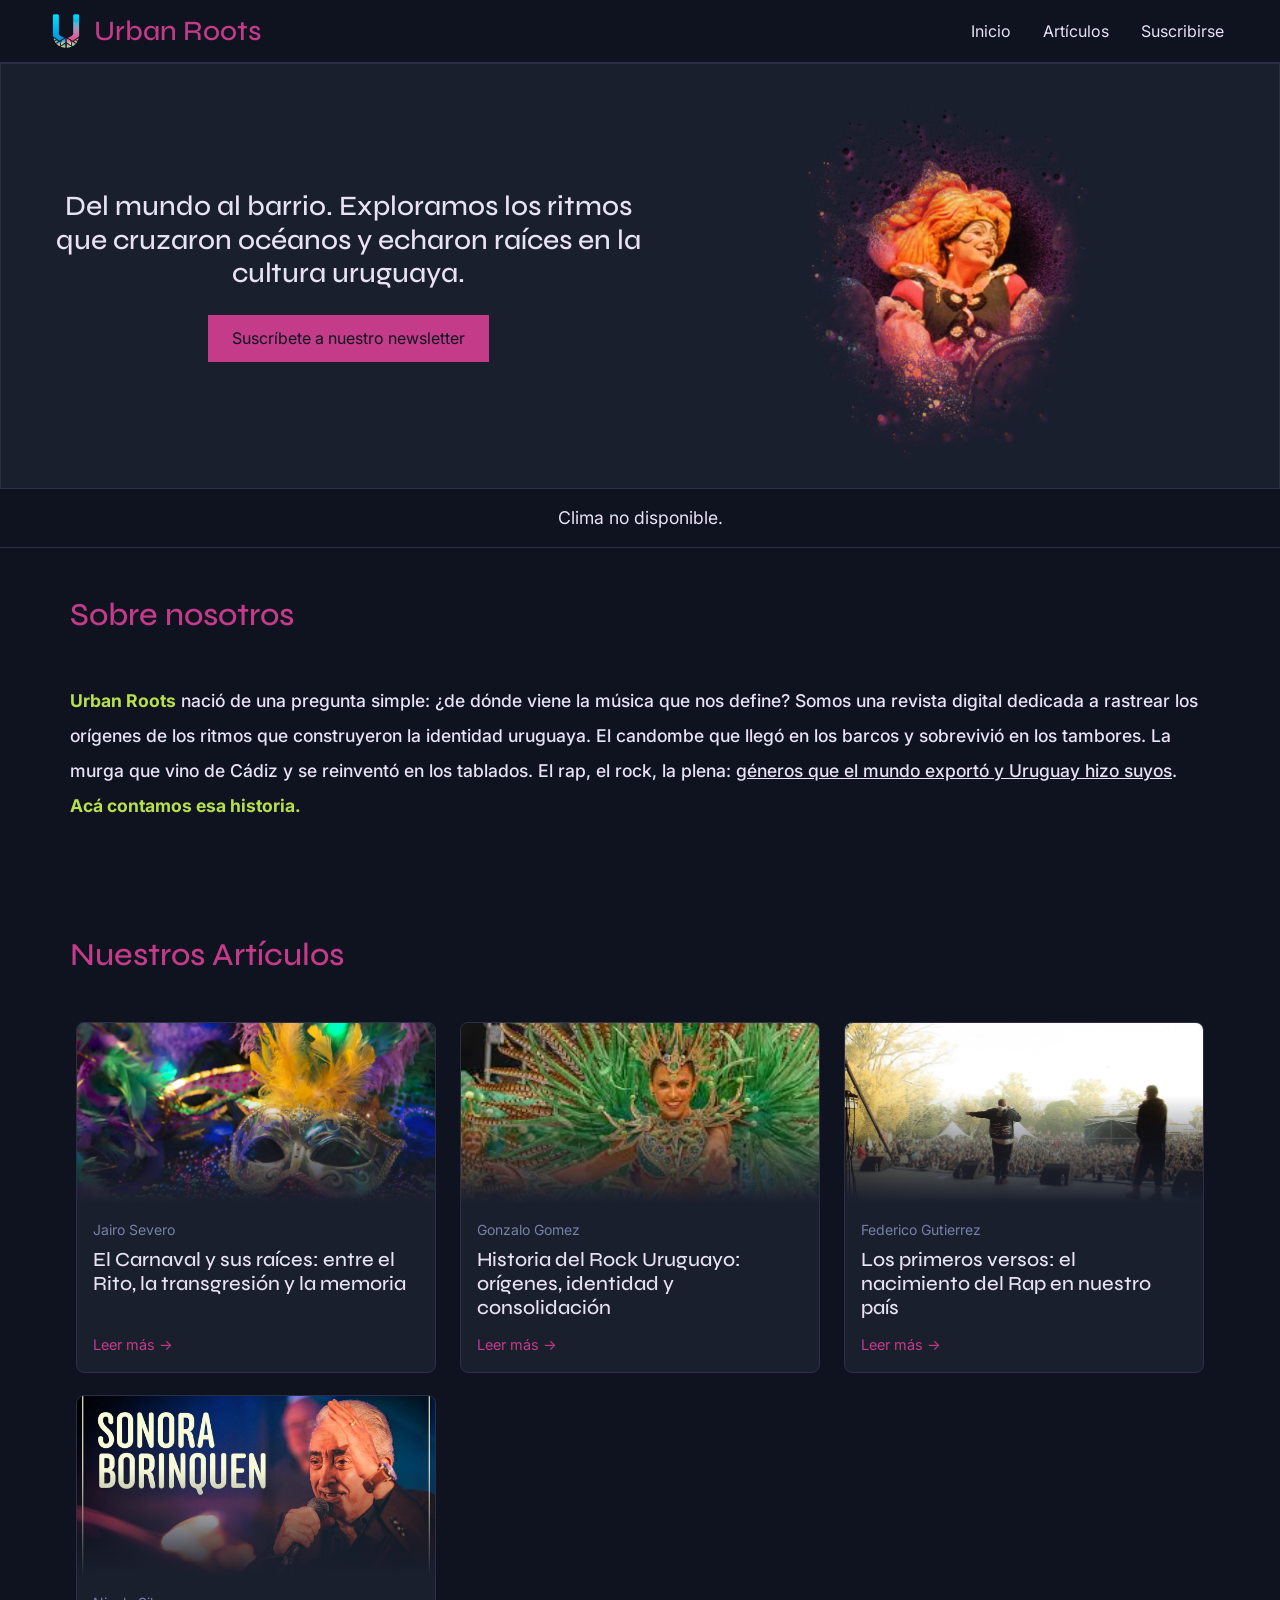
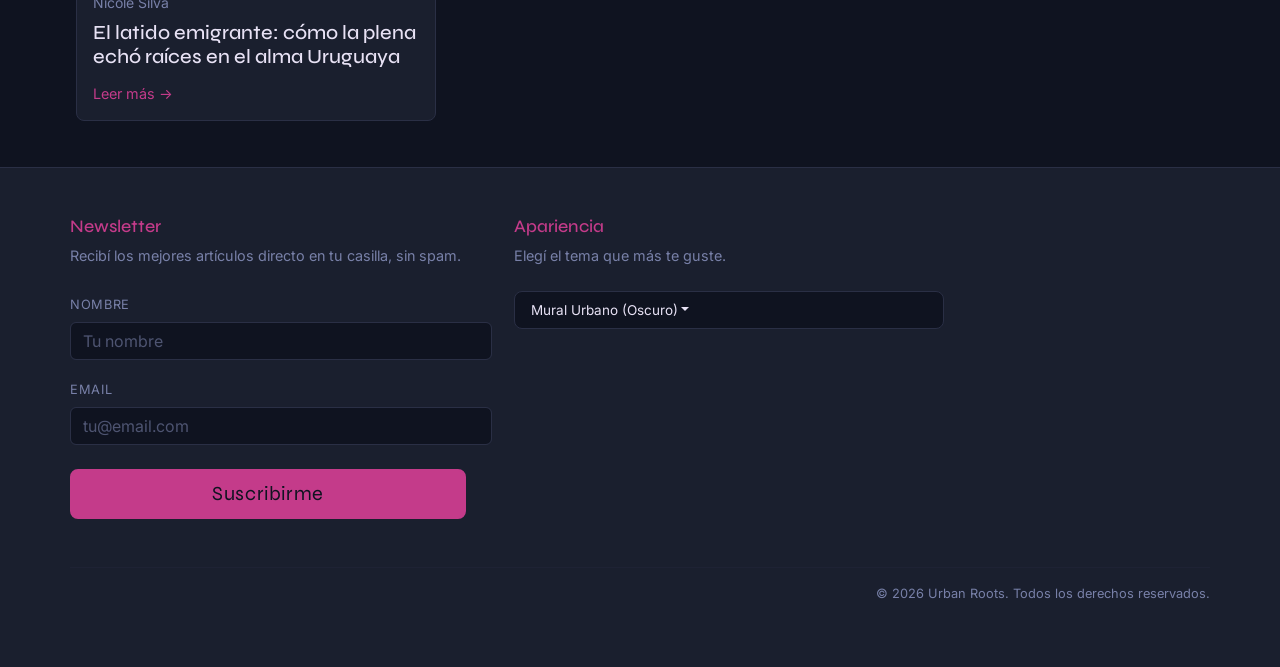
==== index.html @ bfc49a1c "Título del artículo 2" ====
<!doctype html>
<html lang="en">
  <head>
    <meta charset="UTF-8" />
    <meta name="viewport" content="width=device-width, initial-scale=1.0" />

    <link href="https://cdn.jsdelivr.net/npm/bootstrap@5.3.8/dist/css/bootstrap.min.css" rel="stylesheet" integrity="sha384-sRIl4kxILFvY47J16cr9ZwB07vP4J8+LH7qKQnuqkuIAvNWLzeN8tE5YBujZqJLB" crossorigin="anonymous" />

    <link rel="stylesheet" href="css/global.css" />
    <link rel="stylesheet" href="css/index.css" />

    <script src="./js/global.js"></script>
    <script src="./js/index.js"></script>

    <title>Raíces urbanas</title>
  </head>
  <body>
    <!-- Div vacío para enviar al inicio de la página-->
    <div id="inicio"></div>
    <!-- Header -->
    <header>
      <nav class="navbar navbar-expand-md px-5">
        <!-- Logo + Texto -->
        <div class="navbar-brand logo">
          <img src="img/logo.png" alt="Logo" />
          <h3>Urban Roots</h3>
        </div>

        <!-- Hamburguesa (tablet/mobile) -->
        <button class="navbar-toggler" type="button" data-bs-toggle="collapse" data-bs-target="#menu" aria-controls="menu" aria-expanded="false" aria-label="Abrir menú">
          <span class="navbar-toggler-icon"></span>
        </button>

        <!-- Menú -->
        <div class="collapse navbar-collapse" id="menu">
          <ul class="navbar-nav ms-auto gap-3">
            <li class="nav-item">
              <a class="nav-link" href="#inicio">Inicio</a>
            </li>
            <li class="nav-item">
              <a class="nav-link" href="#articulos">Artículos</a>
            </li>
            <li class="nav-item">
              <a class="nav-link" href="#sub-form">Suscribirse</a>
            </li>
          </ul>
        </div>
      </nav>
    </header>

    <!-- Hero section-->
    <section class="hero">
      <div class="container-fluid">
        <div class="row g-0 mx-0 align-items-center">
          <!-- Texto + Botón -->
          <div class="hero-text col-12 col-md-6">
            <h3>Del mundo al barrio. Exploramos los ritmos que cruzaron océanos y echaron raíces en la cultura uruguaya.</h3>
            <a href="#sub-form">Suscríbete a nuestro newsletter</a>
          </div>
          <!-- Carrusel -->
          <div class="col-12 col-md-6">
            <div class="img-shadow">
              <div class="img-mask">
                <img id="heroImg" src="./img/carrousel-0.png" alt="Carnaval, Graffiti, Cultura" />
              </div>
            </div>
          </div>
        </div>
      </div>
    </section>

    <!-- Clima -->
    <section class="clima py-3">
      <div class="container">
        <div id="clima" class="text-center">
          <p class="mb-0">Cargando clima...</p>
        </div>
      </div>
    </section>

    <!-- Sobre nosotros -->
    <section class="py-5">
      <div class="container">
        <h2 class="title text-left mb-5">Sobre nosotros</h2>
        <p class="fw-medium lh-lg">
          <strong>Urban Roots</strong> nació de una pregunta simple: ¿de dónde viene la música que nos define? Somos una revista digital dedicada a rastrear los orígenes de los ritmos que construyeron la identidad uruguaya. El candombe que llegó en los barcos y sobrevivió en los tambores. La murga
          que vino de Cádiz y se reinventó en los tablados. El rap, el rock, la plena: <u>géneros que el mundo exportó y Uruguay hizo suyos</u>.
          <strong>Acá contamos esa historia.</strong>
        </p>
      </div>
    </section>

    <!-- Nuestros artículos -->
    <section class="articulos py-5" id="articulos">
      <div class="container">
        <h2 class="title text-left mb-5">Nuestros Artículos</h2>
      </div>
      <div class="articulos-grid">
        <!-- Artículo 1 -->
        <div class="card">
          <div class="card-img-wrapper">
            <img src="img/articulo-1.png" alt="Artículo 1" />
          </div>
          <div class="card-body">
            <small>Jairo Severo</small>
            <h5 class="card-title">El Carnaval y sus raíces: entre el Rito, la transgresión y la memoria</h5>
            <a href="articulo.html?id=1" class="card-link">Leer más →</a>
          </div>
        </div>
        <!-- Artículo 2 -->
        <div class="card">
          <div class="card-img-wrapper">
            <img src="img/articulo-2.png" alt="Artículo 2" />
          </div>
          <div class="card-body">
            <small>Gonzalo Gomez</small>
            <h5 class="card-title">Historia del Rock Uruguayo: orígenes, identidad y consolidación</h5>
            <a href="articulo.html?id=2" class="card-link">Leer más →</a>
          </div>
        </div>
        <!-- Artículo 3 -->
        <div class="card">
          <div class="card-img-wrapper">
            <img src="img/articulo-3.png" alt="Artículo 3" />
          </div>
          <div class="card-body">
            <small>Federico Gutierrez</small>
            <h5 class="card-title">Los primeros versos: el nacimiento del Rap en nuestro país</h5>
            <a href="articulo.html?id=3" class="card-link">Leer más →</a>
          </div>
        </div>
        <!-- Artículo 4 -->
        <div class="card">
          <div class="card-img-wrapper">
            <img src="img/articulo-4.png" alt="Artículo 4" />
          </div>
          <div class="card-body">
            <small>Nicole Silva</small>
            <h5 class="card-title">El latido emigrante: cómo la plena echó raíces en el alma Uruguaya</h5>
            <a href="articulo.html?id=4" class="card-link">Leer más →</a>
          </div>
        </div>
      </div>
    </section>

    <!-- Footer -->
    <footer class="py-5">
      <div class="container">
        <div class="row g-5">
          <!-- Columna 1: Newsletter -->
          <div class="col-12 col-md-4" id="sub-form">
            <h2 class="title footer-col-title mb-2">Newsletter</h2>
            <p class="footer-muted mb-4">Recibí los mejores artículos directo en tu casilla, sin spam.</p>
            <div id="alertaNewsletter" class="mb-3"></div>
            <form id="formNewsletter" novalidate>
              <div class="mb-3">
                <label for="subNombre" class="form-label">Nombre</label>
                <input type="text" id="subNombre" name="subNombre" class="form-control" placeholder="Tu nombre" />
              </div>
              <div class="mb-4">
                <label for="subEmail" class="form-label">Email</label>
                <input type="email" id="subEmail" name="subEmail" class="form-control" placeholder="tu@email.com" />
              </div>
              <div class="d-grid">
                <button type="submit" class="btn btn-lg" id="btnSuscribir">Suscribirme</button>
              </div>
            </form>
          </div>
          <!-- Columna 2: Selector de tema -->
          <div class="col-12 col-md-4">
            <h2 class="title footer-col-title mb-2">Apariencia</h2>
            <p class="footer-muted mb-4">Elegí el tema que más te guste.</p>
            <div class="dropdown">
              <button class="btn btn-lg w-100 dropdown-toggle" id="dropdownTema" data-bs-toggle="dropdown" aria-expanded="false">Tema actual</button>
              <ul class="dropdown-menu w-100" aria-labelledby="dropdownTema">
                <li><h6 class="dropdown-header">Mural Urbano</h6></li>
                <li>
                  <a class="dropdown-item" href="#" data-tema="mural-dark">Oscuro</a>
                </li>
                <li>
                  <a class="dropdown-item" href="#" data-tema="mural-light">Claro</a>
                </li>
                <li><hr class="dropdown-divider" /></li>
                <li><h6 class="dropdown-header">Crepúsculo Rioplatense</h6></li>
                <li>
                  <a class="dropdown-item" href="#" data-tema="crepusculo-dark">Oscuro</a>
                </li>
                <li>
                  <a class="dropdown-item" href="#" data-tema="crepusculo-light">Claro</a>
                </li>
              </ul>
            </div>
          </div>
        </div>
        <hr class="footer-divider mt-5" />
        <p class="footer-copyright mt-3">© 2026 Urban Roots. Todos los derechos reservados.</p>
      </div>
    </footer>
  </body>

  <script src="https://cdn.jsdelivr.net/npm/bootstrap@5.3.8/dist/js/bootstrap.bundle.min.js"></script>
</html>
---- css/global.css ----
/* Importar fuentes del proyecto */
@import url("https://fonts.googleapis.com/css2?family=Inter:ital,opsz,wght@0,14..32,100..900;1,14..32,100..900&display=swap");
@import url("https://fonts.googleapis.com/css2?family=Inter:ital,opsz,wght@0,14..32,100..900;1,14..32,100..900&family=Syne:wght@400..800&display=swap");
@import url("https://fonts.googleapis.com/css2?family=Inter:ital,opsz,wght@0,14..32,100..900;1,14..32,100..900&family=Playfair+Display:ital,wght@0,400..900;1,400..900&family=Syne:wght@400..800&display=swap");

/* Quitar márgenes, padding y tamaños por defecto */
* {
  margin: 0;
  padding: 0;
  box-sizing: content-box;
}

/* Definir skins */
body[data-theme="mural-dark"] {
  --bg: #0f1320;
  --surface: #1a1f2e;
  --border: #2a2f45;
  --accent1: #c43b8a;
  --accent2: #b8e04a;
  --text: #e8e2f5;
  --muted: #7880a8;
  --font-title: "Syne", sans-serif;
}

body[data-theme="mural-light"] {
  --bg: #f4f2fa;
  --surface: #eceaf5;
  --border: #d5d0ec;
  --accent1: #8e1a6a;
  --accent2: #5a8000;
  --text: #0f1320;
  --muted: #505880;
  --font-title: "Syne", sans-serif;
}

body[data-theme="crepusculo-dark"] {
  --bg: #1c2230;
  --surface: #2c3442;
  --border: #3c4860;
  --accent1: #5bbfde;
  --accent2: #d4a847;
  --text: #eef2f8;
  --muted: #7890b0;
  --font-title: "Playfair Display", serif;
}

body[data-theme="crepusculo-light"] {
  --bg: #eef2f8;
  --surface: #e0e8f4;
  --border: #c0cedc;
  --accent1: #1a7a9c;
  --accent2: #9a7210;
  --text: #1c2230;
  --muted: #4a6080;
  --font-title: "Playfair Display", serif;
}


/* Configuración base del body */
body {
  scroll-behavior: smooth;
  font-family: "Inter", sans-serif;
  background-color: var(--bg);
  color: var(--text);
}

/* Aplicar fuente y color a todos los títulos */
h1,
h2,
h3,
h4,
h5,
h6 {
  font-family: var(--font-title);
  color: var(--text);
}

.title {
  color: var(--accent1);
}

p {
  font-size: 1.1rem;
}

strong {
  color: var(--accent2);
}

/* Header */
header {
  user-select: none;
  background-color: var(--bg);
  border-bottom: 1px solid var(--border);
  position: sticky;
  top: 0;
  z-index: 1000;
}

.logo {
  display: flex;
  align-items: center;
  gap: 0.6rem;
  text-decoration: none;
}

.logo img {
  width: 36px;
  height: 36px;
  object-fit: contain;
}

.logo h3 {
  color: var(--accent1);
  margin: 0;
  line-height: 1;
}

.navbar-collapse {
  transition: all 0.3s ease-in-out;
}

.nav-link {
  color: var(--text);
  border-radius: 6px;
}

.nav-link:hover {
  color: var(--text);
  background: var(--accent1);
}

.nav-link:focus {
  color: var(--text);
}

.navbar-nav .nav-link:active {
  color: var(--accent2);
}

.navbar-toggler {
  border-color: rgba(255, 255, 255, 0.2);
}

.navbar-toggler:focus {
  box-shadow: none;
}

.navbar-toggler-icon {
  background-image: url("data:image/svg+xml,%3csvg xmlns='http://www.w3.org/2000/svg' viewBox='0 0 30 30'%3e%3cpath stroke='rgba(240,237,230,0.85)' stroke-width='2' stroke-linecap='round' d='M4 7h22M4 15h22M4 23h22'/%3e%3c/svg%3e");
}

@media (max-width: 767px) {
  .navbar-nav .nav-link {
    text-align: center;
  }

  .navbar-collapse {
    margin-top: 0.75rem;
    border-top: 1px solid var(--border);
    padding-top: 0.5rem;
  }

  .navbar-collapse.show {
    box-shadow: 0 -1px 0 var(--border);
    padding-top: 0.5rem;
    margin-top: 0.75rem;
  }
}

/* Footer */
footer {
  background-color: var(--surface);
  border-top: 1px solid var(--border);
}

.footer-col-title {
  font-size: 1.1rem;
}

.footer-muted {
  color: var(--muted);
  font-size: 0.9rem;
}

footer .form-label {
  color: var(--muted);
  font-size: 0.8rem;
  text-transform: uppercase;
  letter-spacing: 0.05em;
}

footer .form-control {
  background-color: var(--bg);
  border-color: var(--border);
  color: var(--text);
}

footer .form-control:focus {
  background-color: var(--bg);
  border-color: var(--accent1);
  color: var(--text);
  box-shadow: 0 0 0 3px color-mix(in srgb, var(--accent1) 20%, transparent);
}

footer .form-control::placeholder {
  color: var(--muted);
  opacity: 0.6;
}

footer #btnSuscribir {
  background-color: var(--accent1);
  color: var(--bg);
  border: 2px solid var(--accent1);
  font-family: var(--font-title);
  letter-spacing: 0.03em;
  transition: all 0.25s ease-out;
}

footer #btnSuscribir:hover {
  background-color: transparent;
  color: var(--accent1);
}

footer #dropdownTema {
  background-color: var(--bg);
  border: 1px solid var(--border);
  color: var(--text);
  text-align: left;
  transition: border-color 0.2s ease;
  white-space: nowrap;
  font-size: 1.5vh;
}

footer #dropdownTema:hover,
footer #dropdownTema:focus {
  border-color: var(--accent1);
  color: var(--text);
  background-color: var(--bg);
  box-shadow: none;
}

footer .dropdown-menu {
  background-color: var(--surface);
  border-color: var(--border);
  overflow: hidden;
}

footer .dropdown-item {
  color: var(--text);
}

footer .dropdown-item:hover,
footer .dropdown-item.active {
  background-color: var(--accent1);
  color: var(--bg);
}

footer .dropdown-header {
  color: var(--muted);
  font-size: 0.75rem;
  text-transform: uppercase;
  letter-spacing: 0.06em;
}

footer .dropdown-divider {
  border-color: var(--border);
}

#alertaNewsletter {
  display: none;
}

.footer-divider {
  border-color: var(--border);
}

.footer-copyright {
  color: var(--muted);
  font-size: 0.8rem;
  text-align: right;
}
---- css/index.css ----
/* Clima */
.clima {
  border-bottom: 1px solid var(--border);
}

/* Hero section */
.hero {
  min-height: 40vh;
  background-color: var(--surface);
  border: 1px solid var(--border);
  padding: 2rem;
}

.hero-text {
  text-align: center;
}

.hero h3 {
  margin-bottom: 1.5rem;
}

.hero a {
  display: inline-block;
  padding: 0.6rem 1.4rem;
  background-color: var(--accent1);
  color: var(--bg);
  text-decoration: none;
  border: 2px solid var(--accent1);
  transition: all 0.25s ease-out;
}

.hero a:hover {
  background-color: transparent;
  color: var(--accent1);
}

/* Máscara y sombra de imagen para el estilo grafiti del carrusel */
.img-shadow {
  filter: drop-shadow(3px 3px 2px var(--accent1));
  max-width: 40vh;
  margin: 0 auto;
}

.img-mask {
  width: 100%;
  aspect-ratio: 1 / 1;

  -webkit-mask-image: url("../img/graffiti.png");
  -webkit-mask-size: cover;
  -webkit-mask-repeat: no-repeat;
  mask-image: url("../img/graffiti.png");
  mask-size: cover;
  mask-repeat: no-repeat;
}

.img-mask img {
  display: block;
  width: 100%;
  height: 100%;
  object-fit: cover;
  transition: filter 0.7s ease-out;
}

/* Sobre nosotros */
.about h2 {
  font-weight: 700;
  color: var(--nb-hover);
  margin-bottom: 1rem;
}
.about-text {
  color: var(--nb-link);
  font-weight: 500;
  line-height: 1.7;
}

/* Nuestros artículos */
.articulos-grid {
  display: grid;
  grid-template-columns: repeat(auto-fit, 360px);
  justify-content: center;
  gap: 1.5rem;
  padding: 0 2rem;
  user-select: none;
}

.articulos .card,
.articulos-grid .card {
  background-color: var(--surface);
  border: 1px solid var(--border);
  border-radius: 8px;
  overflow: hidden;
  cursor: pointer;
  transition: box-shadow 0.3s ease;
  height: 100%;
}

.articulos-grid .card:hover {
  box-shadow: 0 4px 20px var(--accent1);
}

.articulos-grid .card-img-wrapper {
  position: relative;
}

.articulos-grid .card-img-wrapper img {
  display: block;
  width: 100%;
  height: 180px;
  object-fit: cover;
}

.articulos-grid .card-img-wrapper::after {
  content: "";
  position: absolute;
  bottom: 0;
  left: 0;
  width: 100%;
  height: 60%;
  background: linear-gradient(to bottom, transparent, var(--surface));
}

.articulos-grid .card-body {
  padding: 1rem;
  display: flex;
  flex-direction: column;
}

.articulos-grid .card-body small {
  color: var(--muted);
}

.articulos-grid .card-body h5 {
  color: var(--text);
  margin-top: 0.5rem;
  margin-bottom: 0.75rem;
}

.articulos-grid .card-link {
  display: flex;
  align-items: center;
  gap: 0.4rem;
  color: var(--accent1);
  text-decoration: none;
  font-size: 0.9rem;
  transition: gap 0.2s ease;
  margin-top: auto;
}

.articulos-grid .card-link:hover {
  gap: 0.7rem;
}
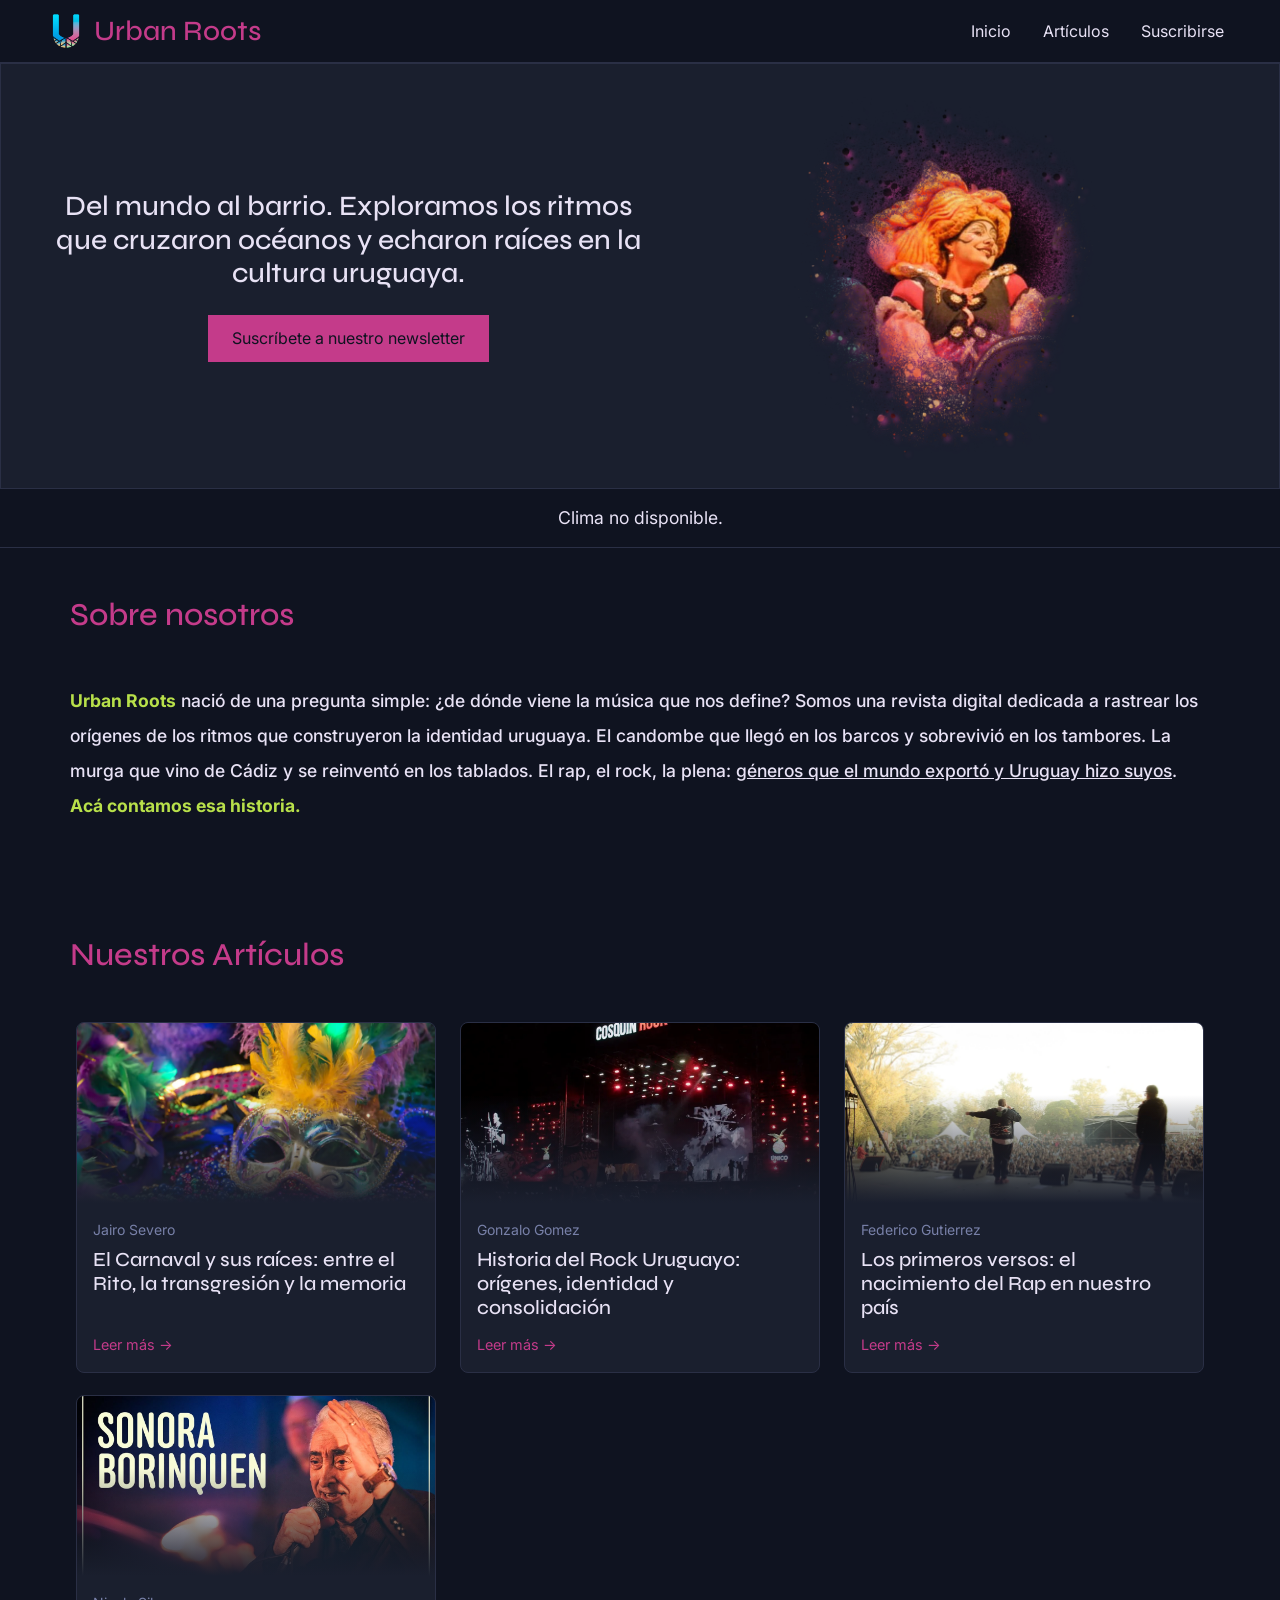
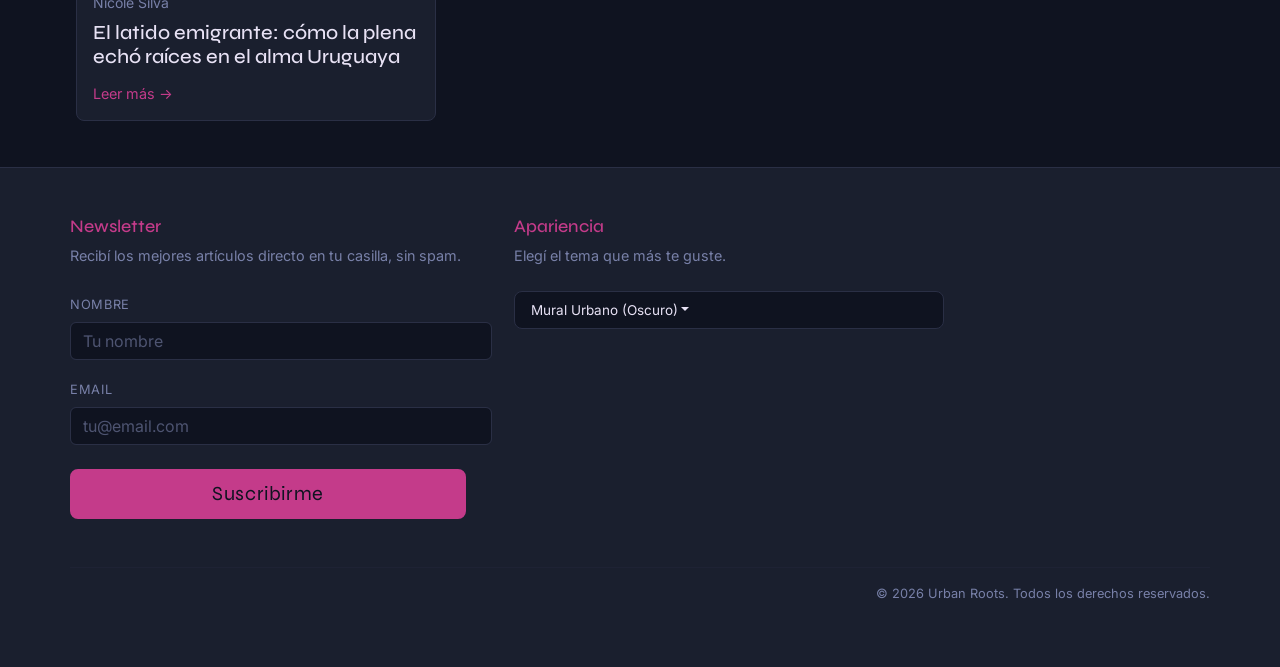
==== commit 233d3688: "Favicon y título de página" ====
--- a/index.html
+++ b/index.html
@@ -12,7 +12,9 @@
     <script src="./js/global.js"></script>
     <script src="./js/index.js"></script>
 
-    <title>Raíces urbanas</title>
+    <link rel="icon" type="image/png" sizes="32x32" href="img/favicon-32x32.png">
+    <link rel="icon" type="image/png" sizes="16x16" href="img/favicon-16x16.png">
+    <title>Urban Roots - Inicio</title>
   </head>
   <body>
     <!-- Div vacío para enviar al inicio de la página-->
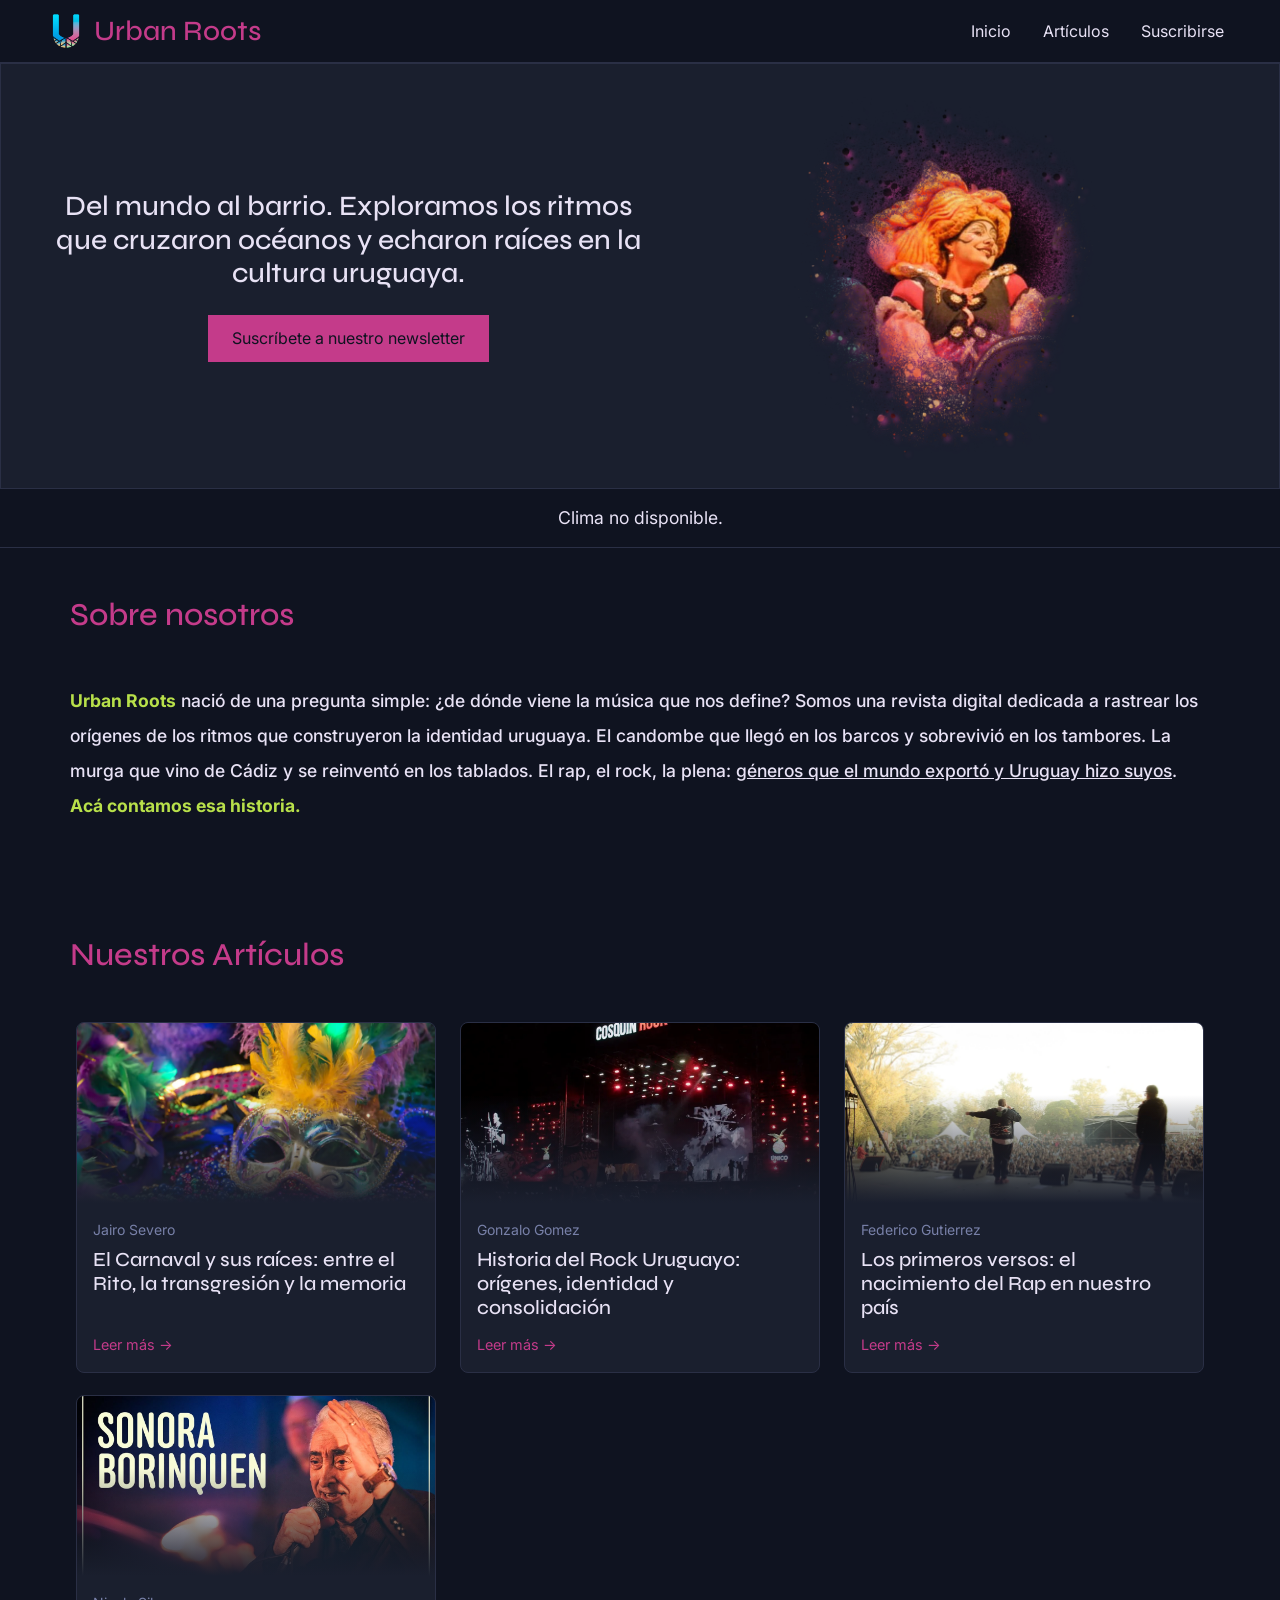
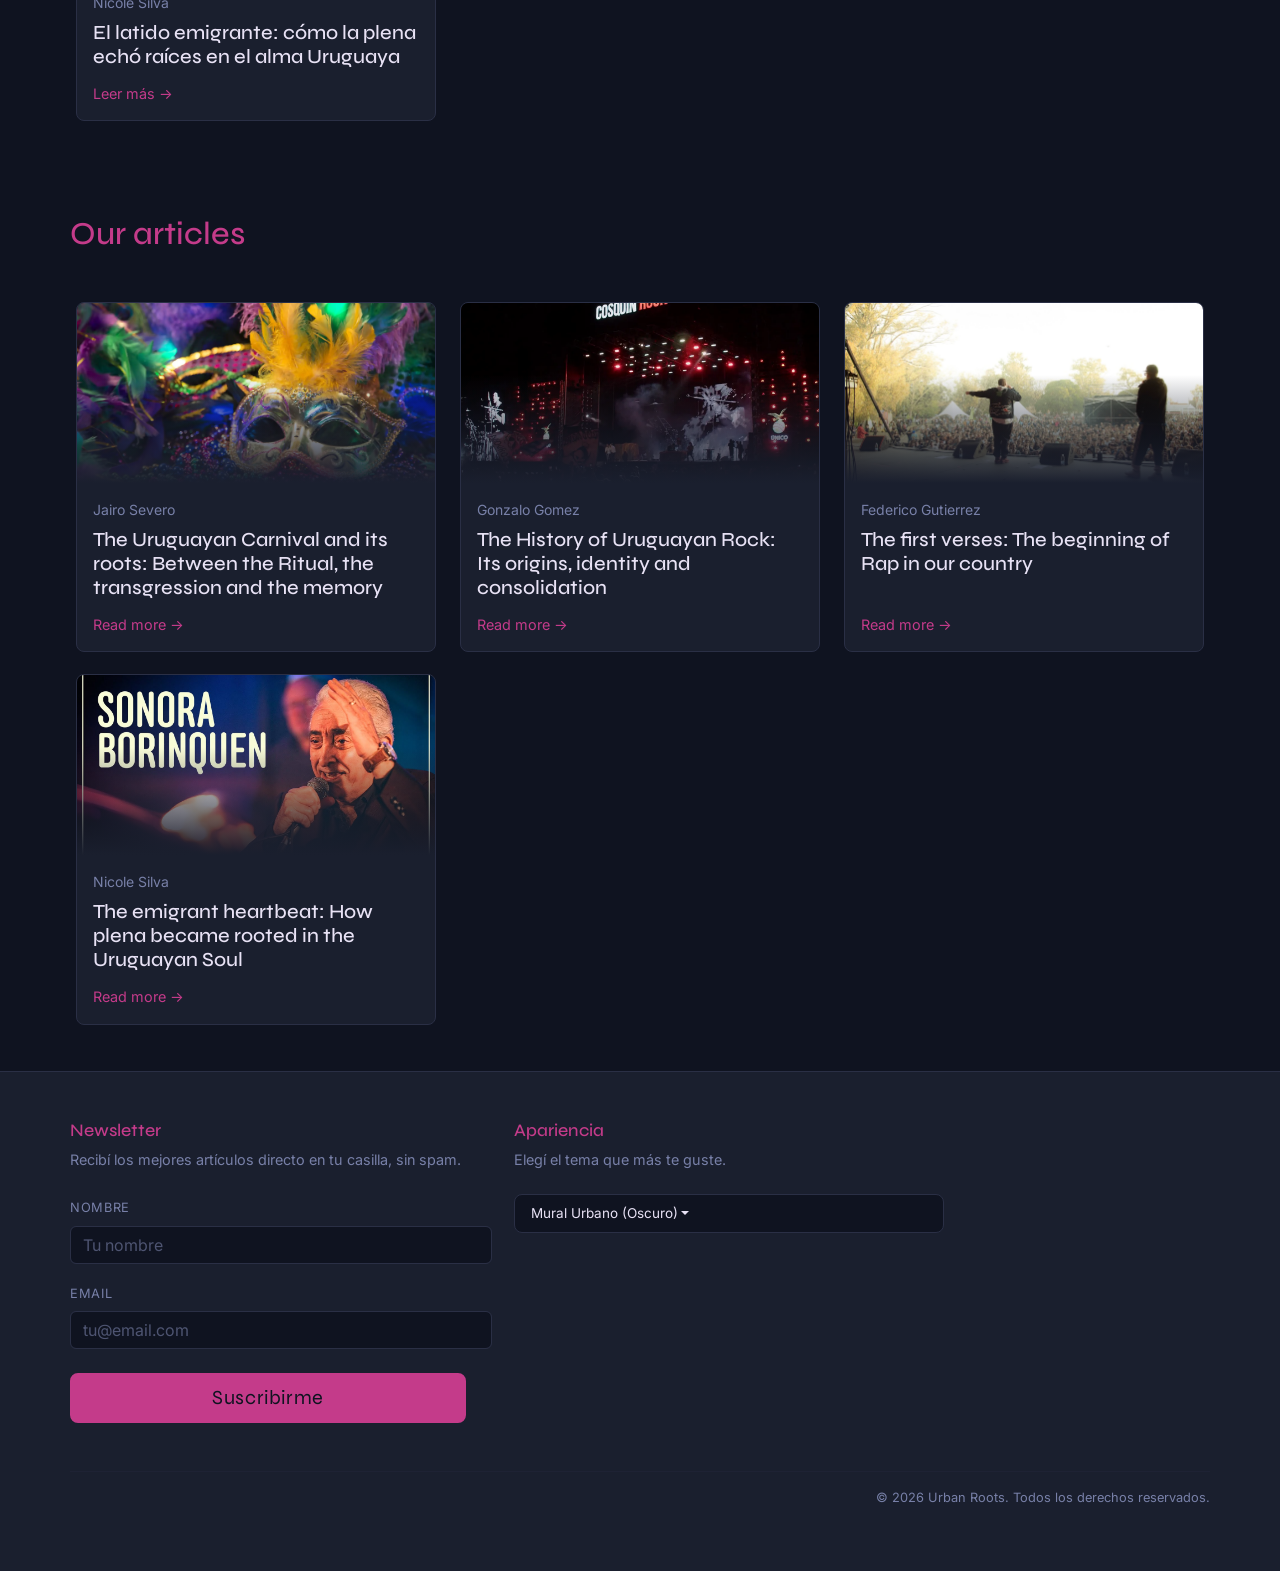
==== commit 1c42ffc0: "Bugfixes + Artículos en inglés" ====
--- a/index.html
+++ b/index.html
@@ -145,6 +145,59 @@
       </div>
     </section>
 
+    <!-- Nuestros artículos (en inglés) -->
+    <section class="articulos py-5" id="articulos">
+      <div class="container">
+        <h2 class="title text-left mb-5">Our articles</h2>
+      </div>
+      <div class="articulos-grid">
+        <!-- Artículo 1 -->
+        <div class="card">
+          <div class="card-img-wrapper">
+            <img src="img/articulo-1.png" alt="Artículo 1" />
+          </div>
+          <div class="card-body">
+            <small>Jairo Severo</small>
+            <h5 class="card-title">The Uruguayan Carnival and its roots: Between the Ritual, the transgression and the memory</h5>
+            <a href="article.html?id=1" class="card-link">Read more →</a>
+          </div>
+        </div>
+        <!-- Artículo 2 -->
+        <div class="card">
+          <div class="card-img-wrapper">
+            <img src="img/articulo-2.png" alt="Artículo 2" />
+          </div>
+          <div class="card-body">
+            <small>Gonzalo Gomez</small>
+            <h5 class="card-title">The History of Uruguayan Rock: Its origins, identity and consolidation</h5>
+            <a href="article.html?id=2" class="card-link">Read more →</a>
+          </div>
+        </div>
+        <!-- Artículo 3 -->
+        <div class="card">
+          <div class="card-img-wrapper">
+            <img src="img/articulo-3.png" alt="Artículo 3" />
+          </div>
+          <div class="card-body">
+            <small>Federico Gutierrez</small>
+            <h5 class="card-title">The first verses: The beginning of Rap in our country</h5>
+            <a href="article.html?id=3" class="card-link">Read more →</a>
+          </div>
+        </div>
+        <!-- Artículo 4 -->
+        <div class="card">
+          <div class="card-img-wrapper">
+            <img src="img/articulo-4.png" alt="Artículo 4" />
+          </div>
+          <div class="card-body">
+            <small>Nicole Silva</small>
+            <h5 class="card-title">The emigrant heartbeat: How plena became rooted in the Uruguayan Soul</h5>
+            <a href="article.html?id=4" class="card-link">Read more →</a>
+          </div>
+        </div>
+      </div>
+    </section>
+
     <!-- Footer -->
     <footer class="py-5">
       <div class="container">
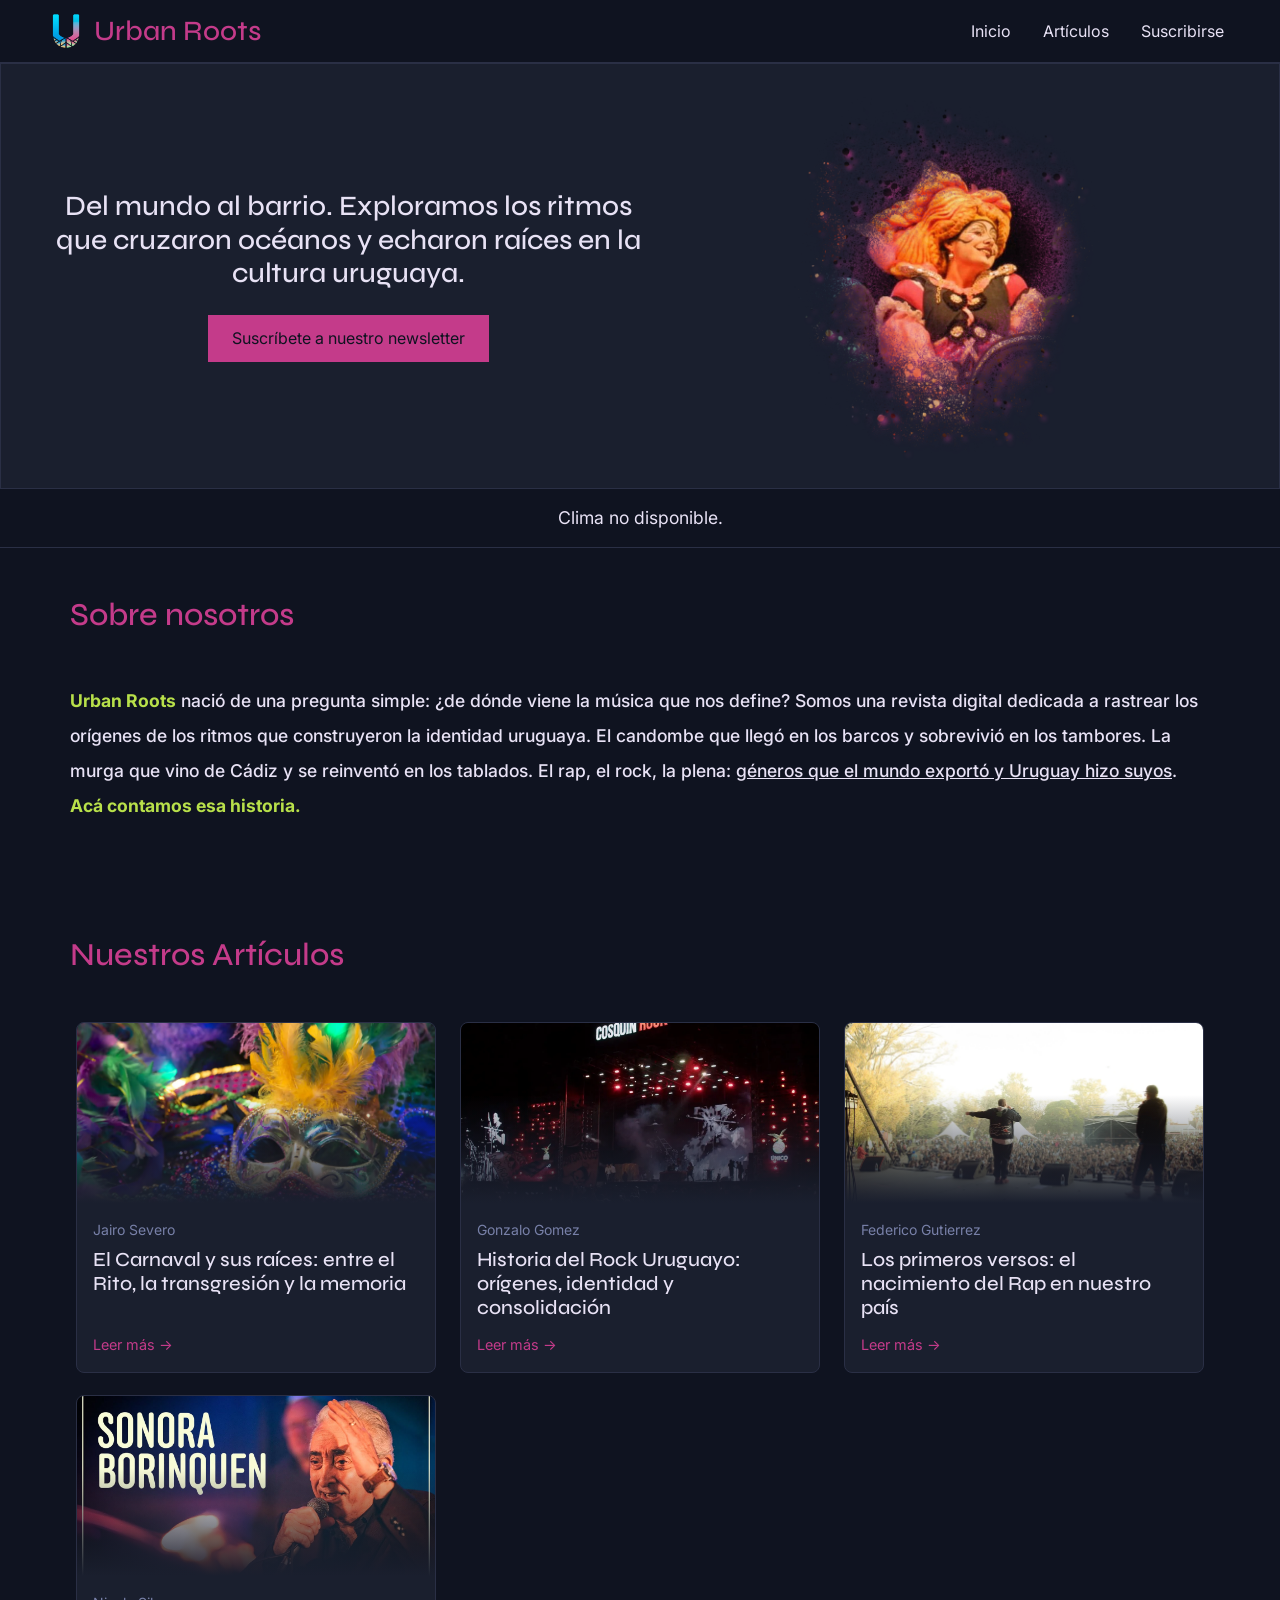
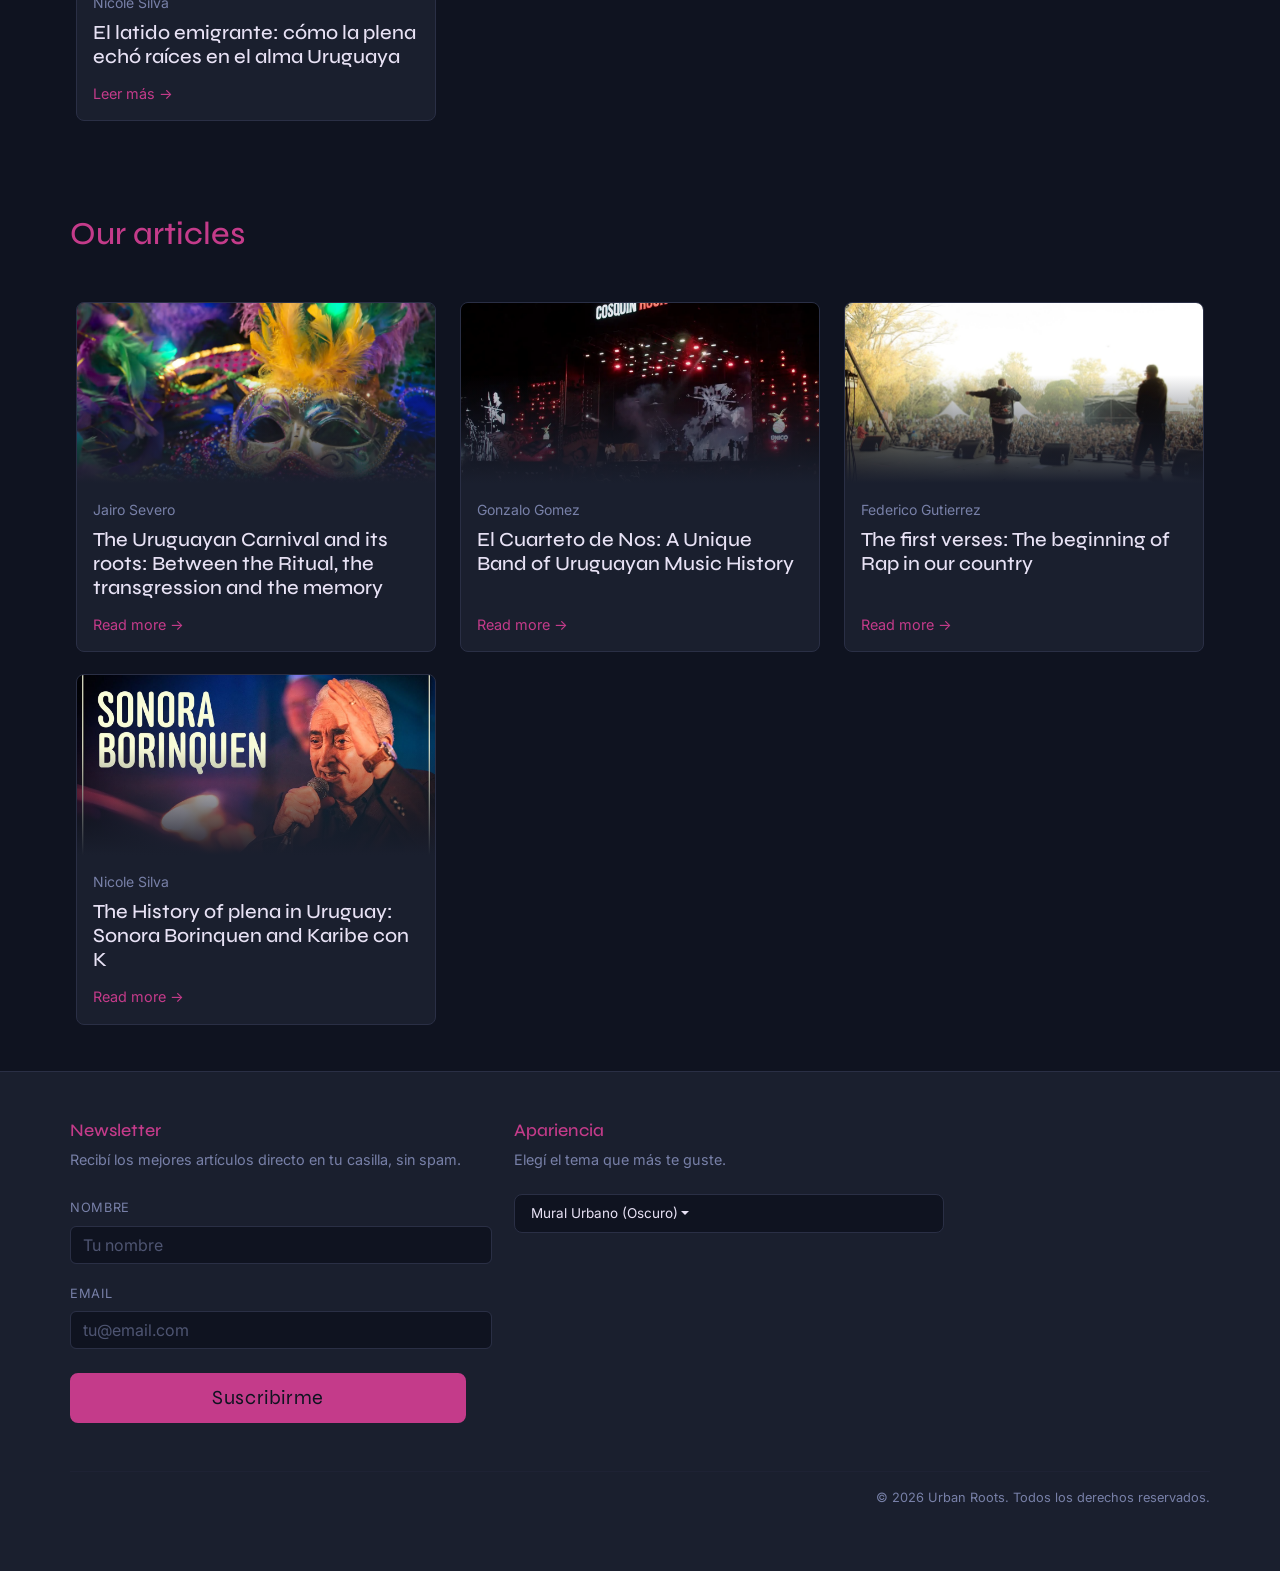
==== commit 9602f638: "Cambio de título en index" ====
--- a/index.html
+++ b/index.html
@@ -12,8 +12,8 @@
     <script src="./js/global.js"></script>
     <script src="./js/index.js"></script>
 
-    <link rel="icon" type="image/png" sizes="32x32" href="img/favicon-32x32.png">
-    <link rel="icon" type="image/png" sizes="16x16" href="img/favicon-16x16.png">
+    <link rel="icon" type="image/png" sizes="32x32" href="img/favicon-32x32.png" />
+    <link rel="icon" type="image/png" sizes="16x16" href="img/favicon-16x16.png" />
     <title>Urban Roots - Inicio</title>
   </head>
   <body>
@@ -169,7 +169,7 @@
           </div>
           <div class="card-body">
             <small>Gonzalo Gomez</small>
-            <h5 class="card-title">The History of Uruguayan Rock: Its origins, identity and consolidation</h5>
+            <h5 class="card-title">El Cuarteto de Nos: A Unique Band of Uruguayan Music History</h5>
             <a href="article.html?id=2" class="card-link">Read more →</a>
           </div>
         </div>
@@ -191,7 +191,7 @@
           </div>
           <div class="card-body">
             <small>Nicole Silva</small>
-            <h5 class="card-title">The emigrant heartbeat: How plena became rooted in the Uruguayan Soul</h5>
+            <h5 class="card-title">The History of plena in Uruguay: Sonora Borinquen and Karibe con K</h5>
             <a href="article.html?id=4" class="card-link">Read more →</a>
           </div>
         </div>
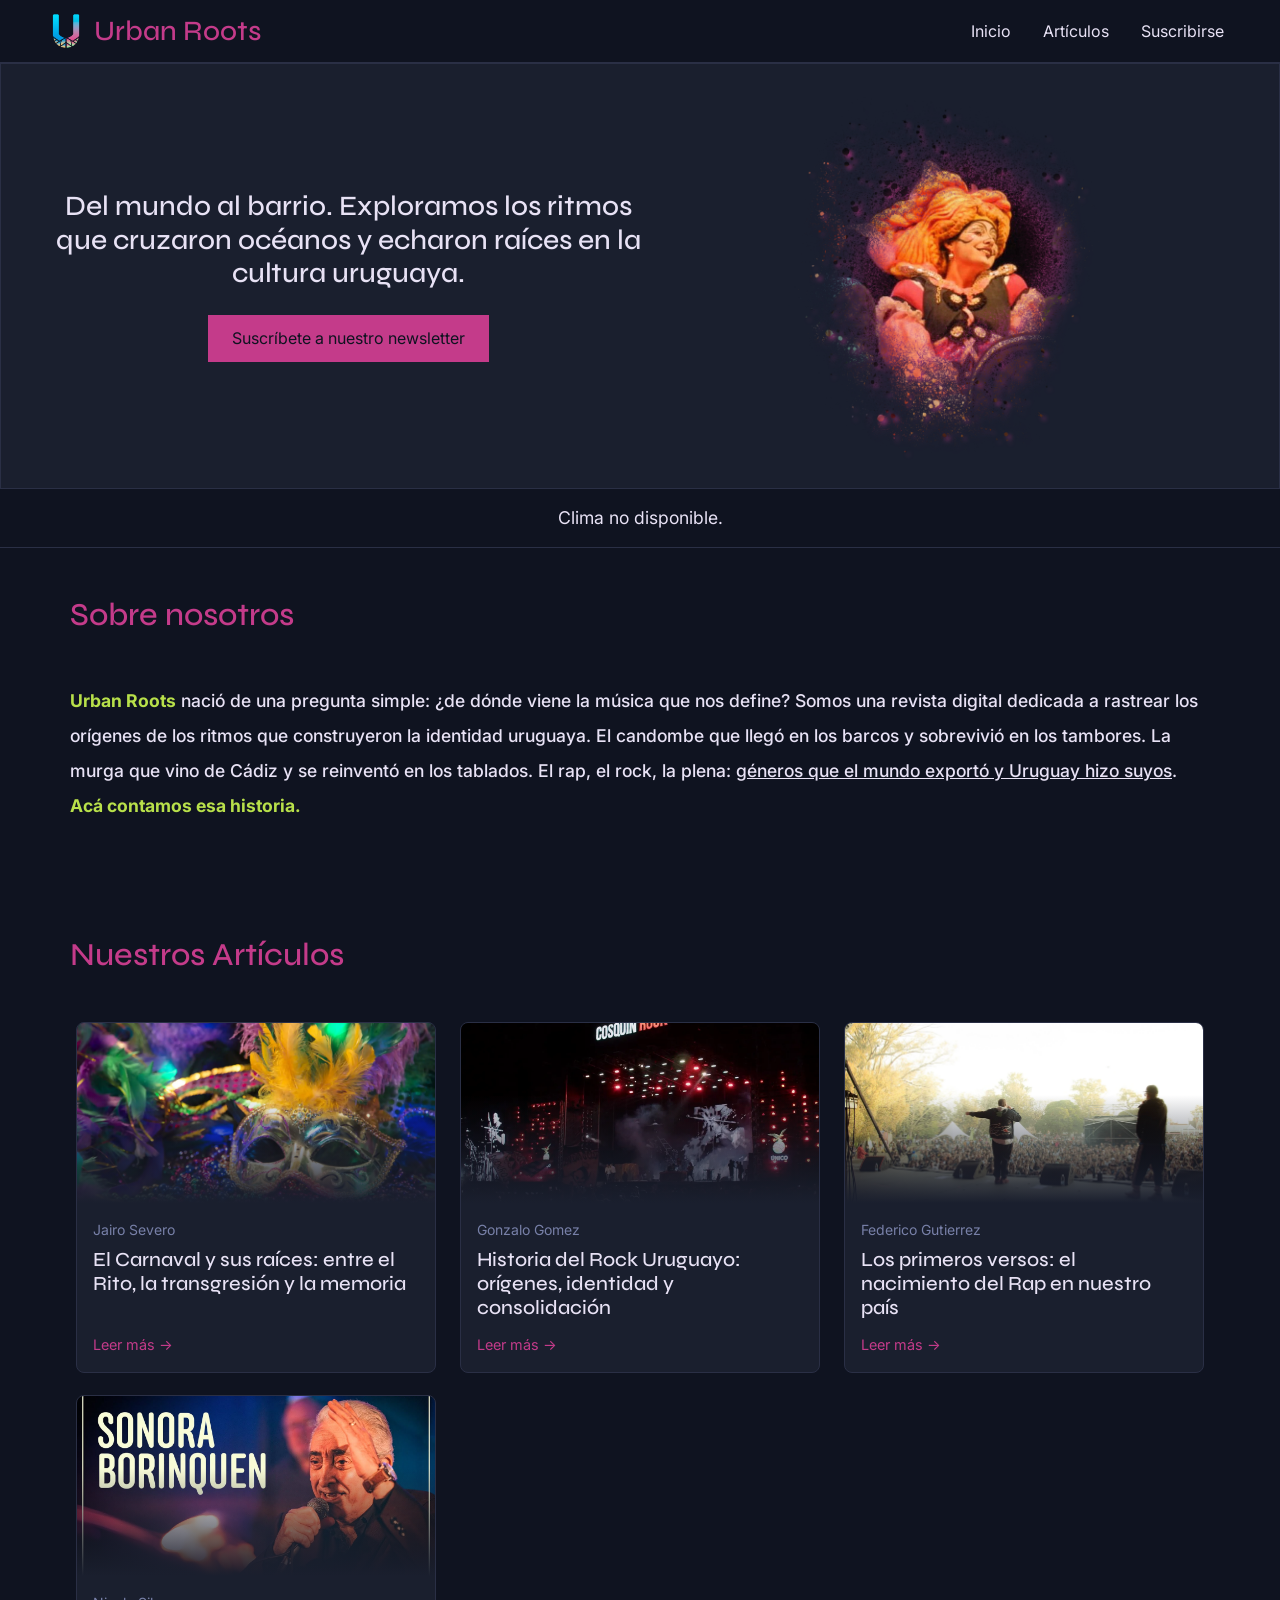
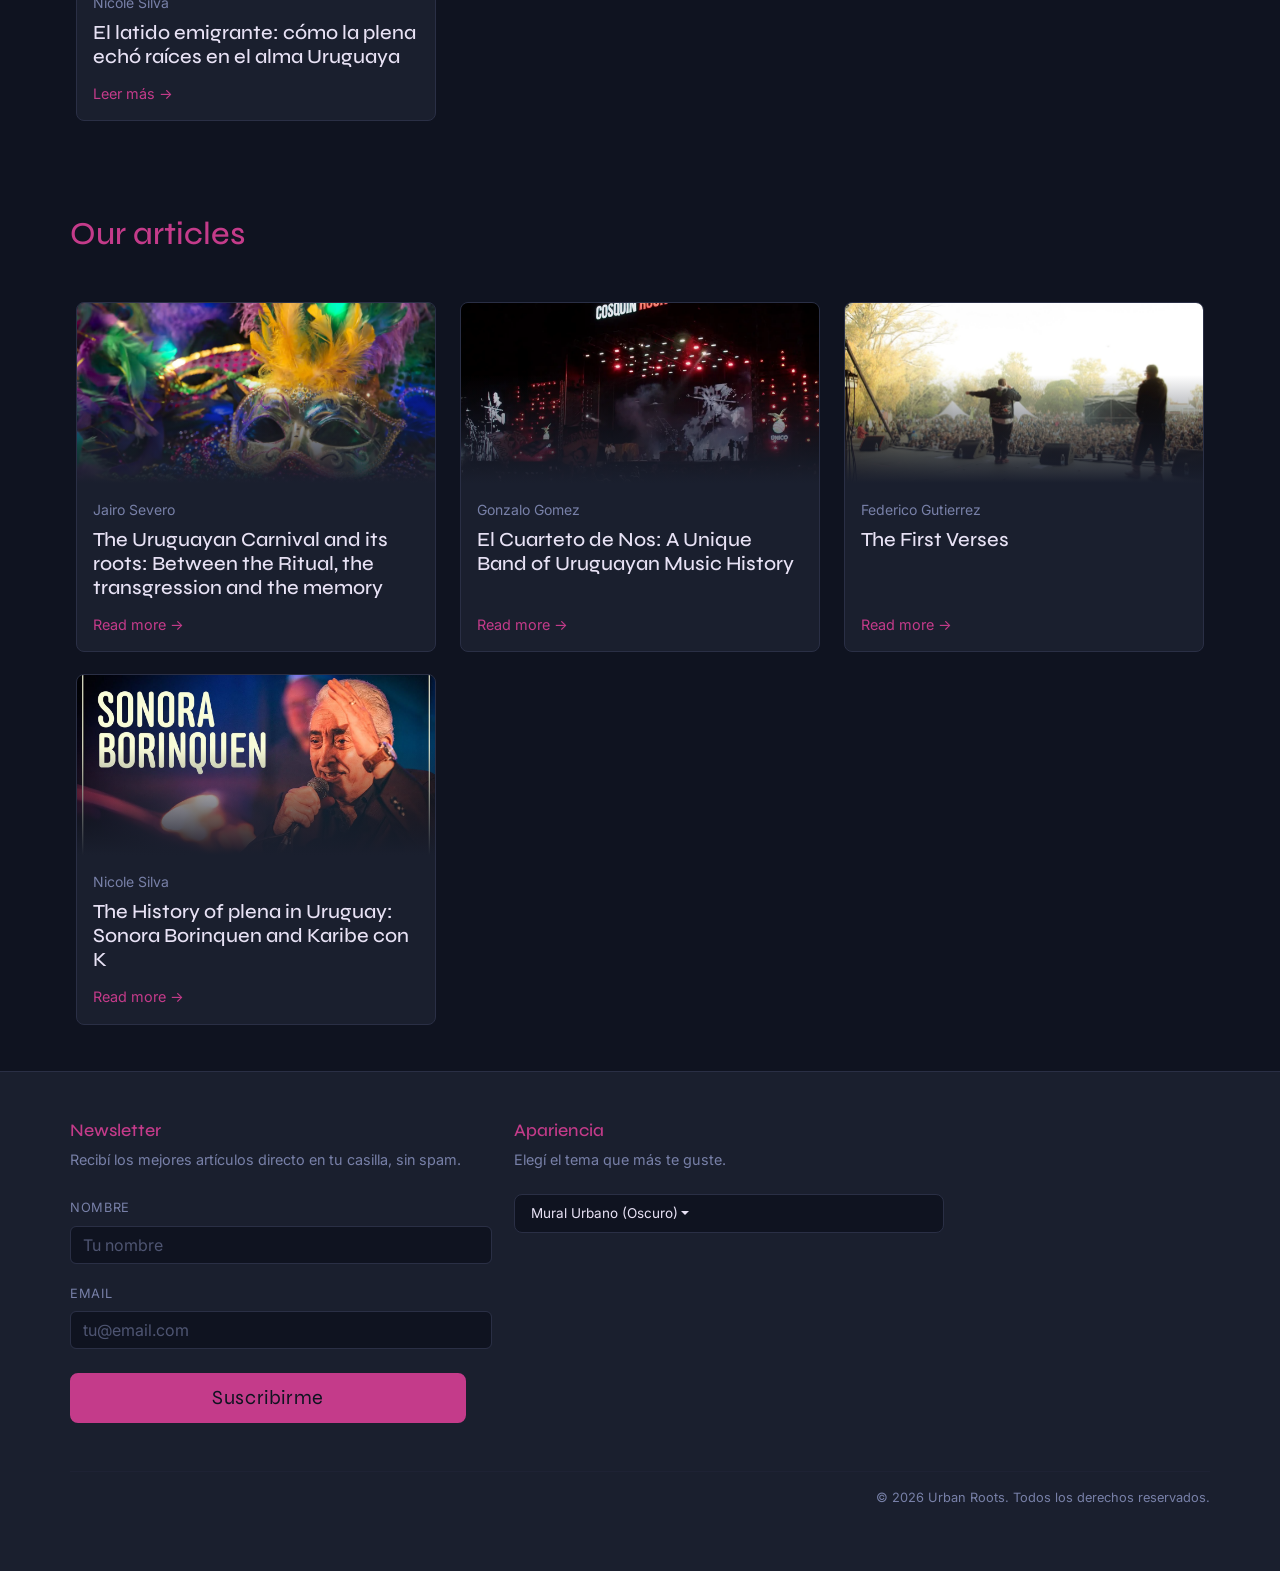
==== commit 2328a3c4: "Añadido articulo rap version ingles Articulo + titulo" ====
--- a/index.html
+++ b/index.html
@@ -4,7 +4,12 @@
     <meta charset="UTF-8" />
     <meta name="viewport" content="width=device-width, initial-scale=1.0" />
 
-    <link href="https://cdn.jsdelivr.net/npm/bootstrap@5.3.8/dist/css/bootstrap.min.css" rel="stylesheet" integrity="sha384-sRIl4kxILFvY47J16cr9ZwB07vP4J8+LH7qKQnuqkuIAvNWLzeN8tE5YBujZqJLB" crossorigin="anonymous" />
+    <link
+      href="https://cdn.jsdelivr.net/npm/bootstrap@5.3.8/dist/css/bootstrap.min.css"
+      rel="stylesheet"
+      integrity="sha384-sRIl4kxILFvY47J16cr9ZwB07vP4J8+LH7qKQnuqkuIAvNWLzeN8tE5YBujZqJLB"
+      crossorigin="anonymous"
+    />
 
     <link rel="stylesheet" href="css/global.css" />
     <link rel="stylesheet" href="css/index.css" />
@@ -12,8 +17,18 @@
     <script src="./js/global.js"></script>
     <script src="./js/index.js"></script>
 
-    <link rel="icon" type="image/png" sizes="32x32" href="img/favicon-32x32.png" />
-    <link rel="icon" type="image/png" sizes="16x16" href="img/favicon-16x16.png" />
+    <link
+      rel="icon"
+      type="image/png"
+      sizes="32x32"
+      href="img/favicon-32x32.png"
+    />
+    <link
+      rel="icon"
+      type="image/png"
+      sizes="16x16"
+      href="img/favicon-16x16.png"
+    />
     <title>Urban Roots - Inicio</title>
   </head>
   <body>
@@ -29,7 +44,15 @@
         </div>
 
         <!-- Hamburguesa (tablet/mobile) -->
-        <button class="navbar-toggler" type="button" data-bs-toggle="collapse" data-bs-target="#menu" aria-controls="menu" aria-expanded="false" aria-label="Abrir menú">
+        <button
+          class="navbar-toggler"
+          type="button"
+          data-bs-toggle="collapse"
+          data-bs-target="#menu"
+          aria-controls="menu"
+          aria-expanded="false"
+          aria-label="Abrir menú"
+        >
           <span class="navbar-toggler-icon"></span>
         </button>
 
@@ -56,14 +79,21 @@
         <div class="row g-0 mx-0 align-items-center">
           <!-- Texto + Botón -->
           <div class="hero-text col-12 col-md-6">
-            <h3>Del mundo al barrio. Exploramos los ritmos que cruzaron océanos y echaron raíces en la cultura uruguaya.</h3>
+            <h3>
+              Del mundo al barrio. Exploramos los ritmos que cruzaron océanos y
+              echaron raíces en la cultura uruguaya.
+            </h3>
             <a href="#sub-form">Suscríbete a nuestro newsletter</a>
           </div>
           <!-- Carrusel -->
           <div class="col-12 col-md-6">
             <div class="img-shadow">
               <div class="img-mask">
-                <img id="heroImg" src="./img/carrousel-0.png" alt="Carnaval, Graffiti, Cultura" />
+                <img
+                  id="heroImg"
+                  src="./img/carrousel-0.png"
+                  alt="Carnaval, Graffiti, Cultura"
+                />
               </div>
             </div>
           </div>
@@ -85,8 +115,13 @@
       <div class="container">
         <h2 class="title text-left mb-5">Sobre nosotros</h2>
         <p class="fw-medium lh-lg">
-          <strong>Urban Roots</strong> nació de una pregunta simple: ¿de dónde viene la música que nos define? Somos una revista digital dedicada a rastrear los orígenes de los ritmos que construyeron la identidad uruguaya. El candombe que llegó en los barcos y sobrevivió en los tambores. La murga
-          que vino de Cádiz y se reinventó en los tablados. El rap, el rock, la plena: <u>géneros que el mundo exportó y Uruguay hizo suyos</u>.
+          <strong>Urban Roots</strong> nació de una pregunta simple: ¿de dónde
+          viene la música que nos define? Somos una revista digital dedicada a
+          rastrear los orígenes de los ritmos que construyeron la identidad
+          uruguaya. El candombe que llegó en los barcos y sobrevivió en los
+          tambores. La murga que vino de Cádiz y se reinventó en los tablados.
+          El rap, el rock, la plena:
+          <u>géneros que el mundo exportó y Uruguay hizo suyos</u>.
           <strong>Acá contamos esa historia.</strong>
         </p>
       </div>
@@ -105,7 +140,10 @@
           </div>
           <div class="card-body">
             <small>Jairo Severo</small>
-            <h5 class="card-title">El Carnaval y sus raíces: entre el Rito, la transgresión y la memoria</h5>
+            <h5 class="card-title">
+              El Carnaval y sus raíces: entre el Rito, la transgresión y la
+              memoria
+            </h5>
             <a href="articulo.html?id=1" class="card-link">Leer más →</a>
           </div>
         </div>
@@ -116,7 +154,9 @@
           </div>
           <div class="card-body">
             <small>Gonzalo Gomez</small>
-            <h5 class="card-title">Historia del Rock Uruguayo: orígenes, identidad y consolidación</h5>
+            <h5 class="card-title">
+              Historia del Rock Uruguayo: orígenes, identidad y consolidación
+            </h5>
             <a href="articulo.html?id=2" class="card-link">Leer más →</a>
           </div>
         </div>
@@ -127,7 +167,9 @@
           </div>
           <div class="card-body">
             <small>Federico Gutierrez</small>
-            <h5 class="card-title">Los primeros versos: el nacimiento del Rap en nuestro país</h5>
+            <h5 class="card-title">
+              Los primeros versos: el nacimiento del Rap en nuestro país
+            </h5>
             <a href="articulo.html?id=3" class="card-link">Leer más →</a>
           </div>
         </div>
@@ -138,7 +180,9 @@
           </div>
           <div class="card-body">
             <small>Nicole Silva</small>
-            <h5 class="card-title">El latido emigrante: cómo la plena echó raíces en el alma Uruguaya</h5>
+            <h5 class="card-title">
+              El latido emigrante: cómo la plena echó raíces en el alma Uruguaya
+            </h5>
             <a href="articulo.html?id=4" class="card-link">Leer más →</a>
           </div>
         </div>
@@ -158,7 +202,10 @@
           </div>
           <div class="card-body">
             <small>Jairo Severo</small>
-            <h5 class="card-title">The Uruguayan Carnival and its roots: Between the Ritual, the transgression and the memory</h5>
+            <h5 class="card-title">
+              The Uruguayan Carnival and its roots: Between the Ritual, the
+              transgression and the memory
+            </h5>
             <a href="article.html?id=1" class="card-link">Read more →</a>
           </div>
         </div>
@@ -169,7 +216,9 @@
           </div>
           <div class="card-body">
             <small>Gonzalo Gomez</small>
-            <h5 class="card-title">El Cuarteto de Nos: A Unique Band of Uruguayan Music History</h5>
+            <h5 class="card-title">
+              El Cuarteto de Nos: A Unique Band of Uruguayan Music History
+            </h5>
             <a href="article.html?id=2" class="card-link">Read more →</a>
           </div>
         </div>
@@ -180,7 +229,7 @@
           </div>
           <div class="card-body">
             <small>Federico Gutierrez</small>
-            <h5 class="card-title">The first verses: The beginning of Rap in our country</h5>
+            <h5 class="card-title">The First Verses</h5>
             <a href="article.html?id=3" class="card-link">Read more →</a>
           </div>
         </div>
@@ -191,7 +240,9 @@
           </div>
           <div class="card-body">
             <small>Nicole Silva</small>
-            <h5 class="card-title">The History of plena in Uruguay: Sonora Borinquen and Karibe con K</h5>
+            <h5 class="card-title">
+              The History of plena in Uruguay: Sonora Borinquen and Karibe con K
+            </h5>
             <a href="article.html?id=4" class="card-link">Read more →</a>
           </div>
         </div>
@@ -205,19 +256,35 @@
           <!-- Columna 1: Newsletter -->
           <div class="col-12 col-md-4" id="sub-form">
             <h2 class="title footer-col-title mb-2">Newsletter</h2>
-            <p class="footer-muted mb-4">Recibí los mejores artículos directo en tu casilla, sin spam.</p>
+            <p class="footer-muted mb-4">
+              Recibí los mejores artículos directo en tu casilla, sin spam.
+            </p>
             <div id="alertaNewsletter" class="mb-3"></div>
             <form id="formNewsletter" novalidate>
               <div class="mb-3">
                 <label for="subNombre" class="form-label">Nombre</label>
-                <input type="text" id="subNombre" name="subNombre" class="form-control" placeholder="Tu nombre" />
+                <input
+                  type="text"
+                  id="subNombre"
+                  name="subNombre"
+                  class="form-control"
+                  placeholder="Tu nombre"
+                />
               </div>
               <div class="mb-4">
                 <label for="subEmail" class="form-label">Email</label>
-                <input type="email" id="subEmail" name="subEmail" class="form-control" placeholder="tu@email.com" />
+                <input
+                  type="email"
+                  id="subEmail"
+                  name="subEmail"
+                  class="form-control"
+                  placeholder="tu@email.com"
+                />
               </div>
               <div class="d-grid">
-                <button type="submit" class="btn btn-lg" id="btnSuscribir">Suscribirme</button>
+                <button type="submit" class="btn btn-lg" id="btnSuscribir">
+                  Suscribirme
+                </button>
               </div>
             </form>
           </div>
@@ -226,29 +293,46 @@
             <h2 class="title footer-col-title mb-2">Apariencia</h2>
             <p class="footer-muted mb-4">Elegí el tema que más te guste.</p>
             <div class="dropdown">
-              <button class="btn btn-lg w-100 dropdown-toggle" id="dropdownTema" data-bs-toggle="dropdown" aria-expanded="false">Tema actual</button>
+              <button
+                class="btn btn-lg w-100 dropdown-toggle"
+                id="dropdownTema"
+                data-bs-toggle="dropdown"
+                aria-expanded="false"
+              >
+                Tema actual
+              </button>
               <ul class="dropdown-menu w-100" aria-labelledby="dropdownTema">
                 <li><h6 class="dropdown-header">Mural Urbano</h6></li>
                 <li>
-                  <a class="dropdown-item" href="#" data-tema="mural-dark">Oscuro</a>
+                  <a class="dropdown-item" href="#" data-tema="mural-dark"
+                    >Oscuro</a
+                  >
                 </li>
                 <li>
-                  <a class="dropdown-item" href="#" data-tema="mural-light">Claro</a>
+                  <a class="dropdown-item" href="#" data-tema="mural-light"
+                    >Claro</a
+                  >
                 </li>
                 <li><hr class="dropdown-divider" /></li>
                 <li><h6 class="dropdown-header">Crepúsculo Rioplatense</h6></li>
                 <li>
-                  <a class="dropdown-item" href="#" data-tema="crepusculo-dark">Oscuro</a>
+                  <a class="dropdown-item" href="#" data-tema="crepusculo-dark"
+                    >Oscuro</a
+                  >
                 </li>
                 <li>
-                  <a class="dropdown-item" href="#" data-tema="crepusculo-light">Claro</a>
+                  <a class="dropdown-item" href="#" data-tema="crepusculo-light"
+                    >Claro</a
+                  >
                 </li>
               </ul>
             </div>
           </div>
         </div>
         <hr class="footer-divider mt-5" />
-        <p class="footer-copyright mt-3">© 2026 Urban Roots. Todos los derechos reservados.</p>
+        <p class="footer-copyright mt-3">
+          © 2026 Urban Roots. Todos los derechos reservados.
+        </p>
       </div>
     </footer>
   </body>
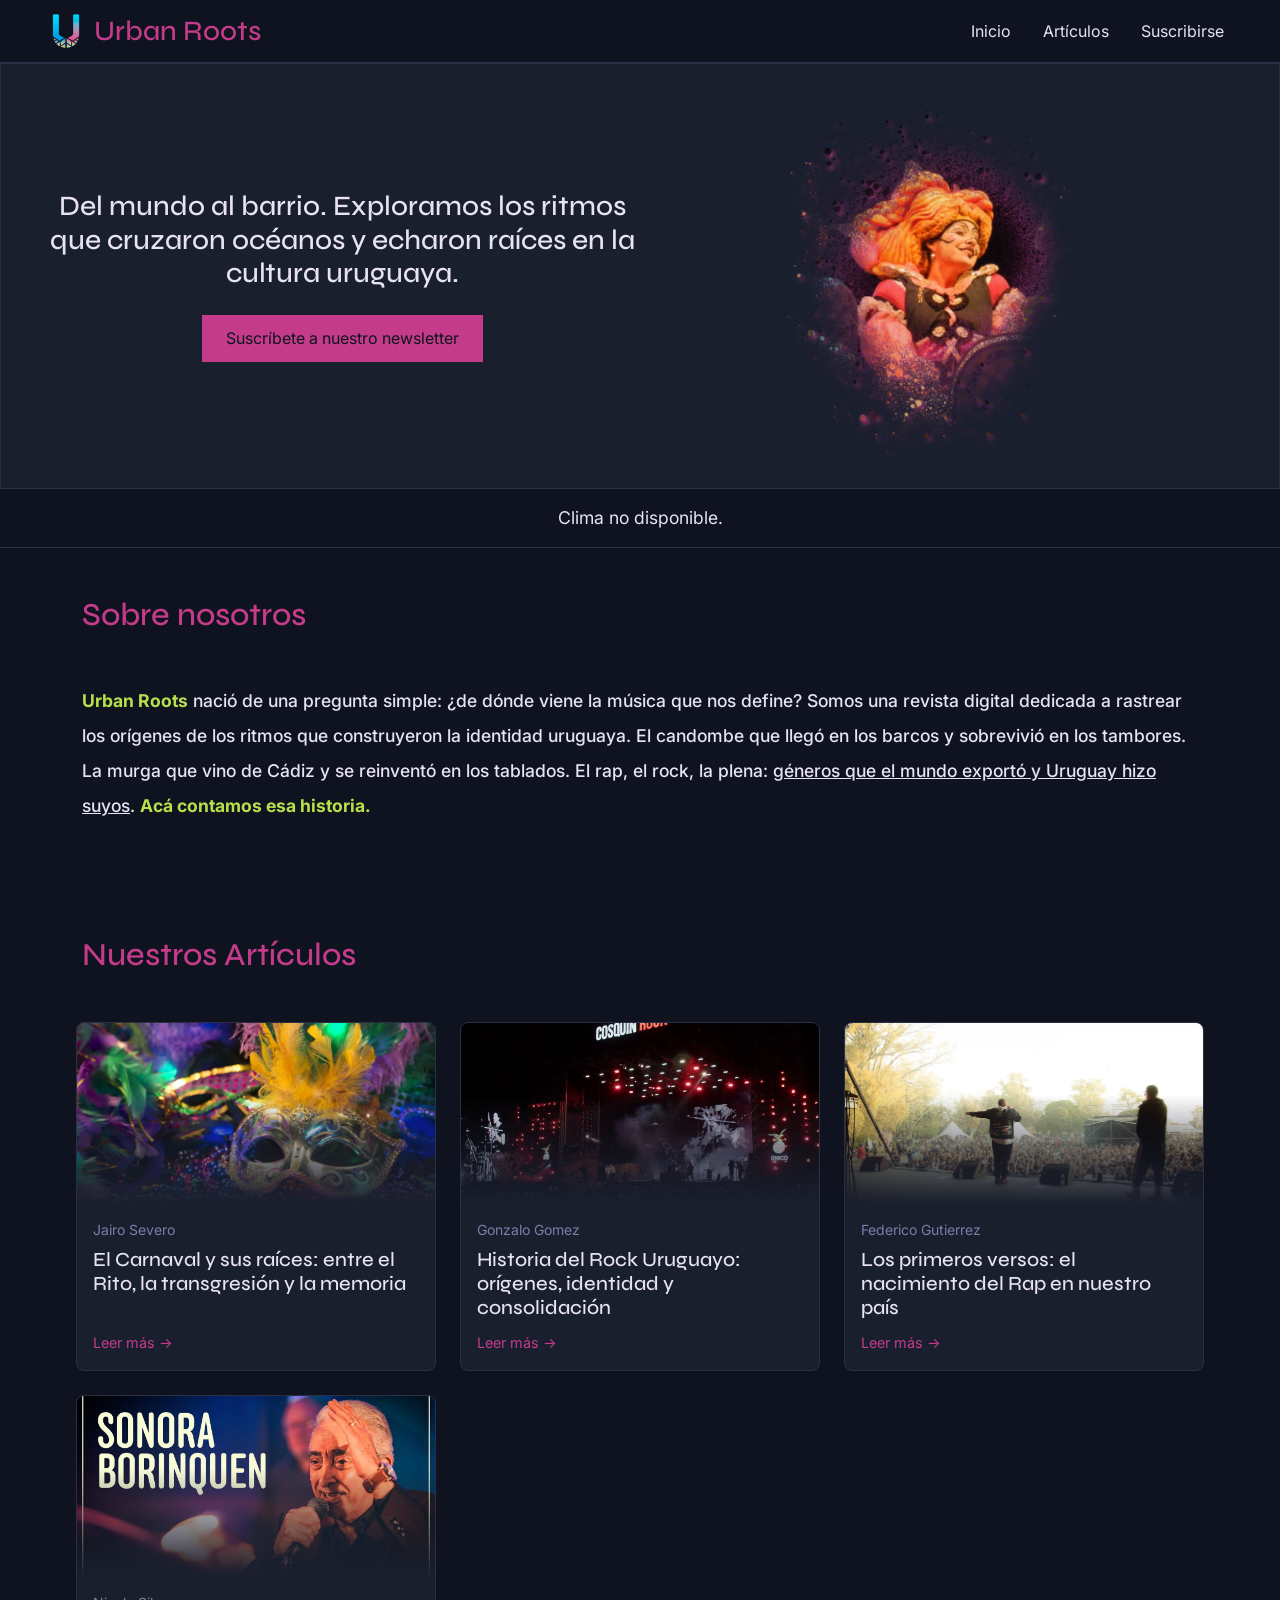
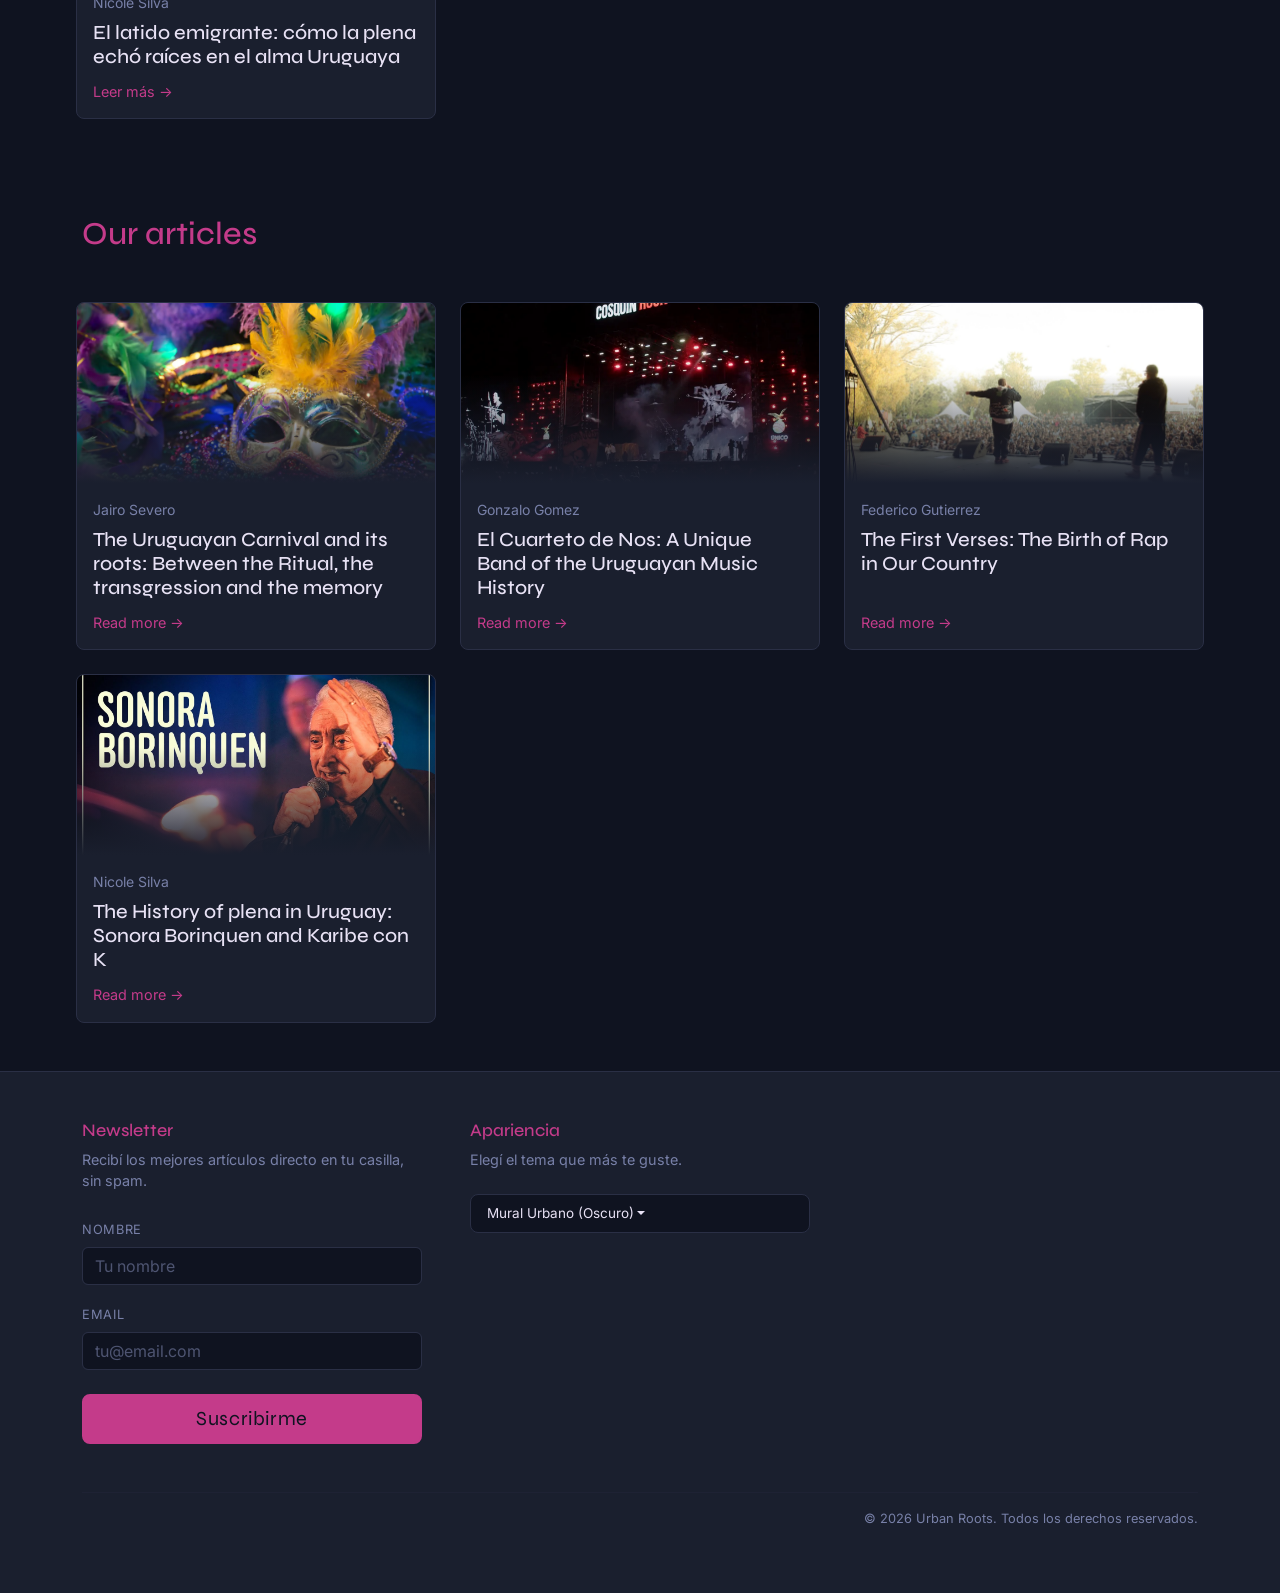
==== commit 847e39e1: "Cambio títulos" ====
--- a/index.html
+++ b/index.html
@@ -4,12 +4,7 @@
     <meta charset="UTF-8" />
     <meta name="viewport" content="width=device-width, initial-scale=1.0" />
 
-    <link
-      href="https://cdn.jsdelivr.net/npm/bootstrap@5.3.8/dist/css/bootstrap.min.css"
-      rel="stylesheet"
-      integrity="sha384-sRIl4kxILFvY47J16cr9ZwB07vP4J8+LH7qKQnuqkuIAvNWLzeN8tE5YBujZqJLB"
-      crossorigin="anonymous"
-    />
+    <link href="https://cdn.jsdelivr.net/npm/bootstrap@5.3.8/dist/css/bootstrap.min.css" rel="stylesheet" integrity="sha384-sRIl4kxILFvY47J16cr9ZwB07vP4J8+LH7qKQnuqkuIAvNWLzeN8tE5YBujZqJLB" crossorigin="anonymous" />
 
     <link rel="stylesheet" href="css/global.css" />
     <link rel="stylesheet" href="css/index.css" />
@@ -17,18 +12,8 @@
     <script src="./js/global.js"></script>
     <script src="./js/index.js"></script>
 
-    <link
-      rel="icon"
-      type="image/png"
-      sizes="32x32"
-      href="img/favicon-32x32.png"
-    />
-    <link
-      rel="icon"
-      type="image/png"
-      sizes="16x16"
-      href="img/favicon-16x16.png"
-    />
+    <link rel="icon" type="image/png" sizes="32x32" href="img/favicon-32x32.png" />
+    <link rel="icon" type="image/png" sizes="16x16" href="img/favicon-16x16.png" />
     <title>Urban Roots - Inicio</title>
   </head>
   <body>
@@ -44,15 +29,7 @@
         </div>
 
         <!-- Hamburguesa (tablet/mobile) -->
-        <button
-          class="navbar-toggler"
-          type="button"
-          data-bs-toggle="collapse"
-          data-bs-target="#menu"
-          aria-controls="menu"
-          aria-expanded="false"
-          aria-label="Abrir menú"
-        >
+        <button class="navbar-toggler" type="button" data-bs-toggle="collapse" data-bs-target="#menu" aria-controls="menu" aria-expanded="false" aria-label="Abrir menú">
           <span class="navbar-toggler-icon"></span>
         </button>
 
@@ -79,21 +56,14 @@
         <div class="row g-0 mx-0 align-items-center">
           <!-- Texto + Botón -->
           <div class="hero-text col-12 col-md-6">
-            <h3>
-              Del mundo al barrio. Exploramos los ritmos que cruzaron océanos y
-              echaron raíces en la cultura uruguaya.
-            </h3>
+            <h3>Del mundo al barrio. Exploramos los ritmos que cruzaron océanos y echaron raíces en la cultura uruguaya.</h3>
             <a href="#sub-form">Suscríbete a nuestro newsletter</a>
           </div>
           <!-- Carrusel -->
           <div class="col-12 col-md-6">
             <div class="img-shadow">
               <div class="img-mask">
-                <img
-                  id="heroImg"
-                  src="./img/carrousel-0.png"
-                  alt="Carnaval, Graffiti, Cultura"
-                />
+                <img id="heroImg" src="./img/carrousel-0.png" alt="Carnaval, Graffiti, Cultura" />
               </div>
             </div>
           </div>
@@ -115,13 +85,8 @@
       <div class="container">
         <h2 class="title text-left mb-5">Sobre nosotros</h2>
         <p class="fw-medium lh-lg">
-          <strong>Urban Roots</strong> nació de una pregunta simple: ¿de dónde
-          viene la música que nos define? Somos una revista digital dedicada a
-          rastrear los orígenes de los ritmos que construyeron la identidad
-          uruguaya. El candombe que llegó en los barcos y sobrevivió en los
-          tambores. La murga que vino de Cádiz y se reinventó en los tablados.
-          El rap, el rock, la plena:
-          <u>géneros que el mundo exportó y Uruguay hizo suyos</u>.
+          <strong>Urban Roots</strong> nació de una pregunta simple: ¿de dónde viene la música que nos define? Somos una revista digital dedicada a rastrear los orígenes de los ritmos que construyeron la identidad uruguaya. El candombe que llegó en los barcos y sobrevivió en los tambores. La murga
+          que vino de Cádiz y se reinventó en los tablados. El rap, el rock, la plena: <u>géneros que el mundo exportó y Uruguay hizo suyos</u>.
           <strong>Acá contamos esa historia.</strong>
         </p>
       </div>
@@ -140,10 +105,7 @@
           </div>
           <div class="card-body">
             <small>Jairo Severo</small>
-            <h5 class="card-title">
-              El Carnaval y sus raíces: entre el Rito, la transgresión y la
-              memoria
-            </h5>
+            <h5 class="card-title">El Carnaval y sus raíces: entre el Rito, la transgresión y la memoria</h5>
             <a href="articulo.html?id=1" class="card-link">Leer más →</a>
           </div>
         </div>
@@ -154,9 +116,7 @@
           </div>
           <div class="card-body">
             <small>Gonzalo Gomez</small>
-            <h5 class="card-title">
-              Historia del Rock Uruguayo: orígenes, identidad y consolidación
-            </h5>
+            <h5 class="card-title">Historia del Rock Uruguayo: orígenes, identidad y consolidación</h5>
             <a href="articulo.html?id=2" class="card-link">Leer más →</a>
           </div>
         </div>
@@ -167,9 +127,7 @@
           </div>
           <div class="card-body">
             <small>Federico Gutierrez</small>
-            <h5 class="card-title">
-              Los primeros versos: el nacimiento del Rap en nuestro país
-            </h5>
+            <h5 class="card-title">Los primeros versos: el nacimiento del Rap en nuestro país</h5>
             <a href="articulo.html?id=3" class="card-link">Leer más →</a>
           </div>
         </div>
@@ -180,9 +138,7 @@
           </div>
           <div class="card-body">
             <small>Nicole Silva</small>
-            <h5 class="card-title">
-              El latido emigrante: cómo la plena echó raíces en el alma Uruguaya
-            </h5>
+            <h5 class="card-title">El latido emigrante: cómo la plena echó raíces en el alma Uruguaya</h5>
             <a href="articulo.html?id=4" class="card-link">Leer más →</a>
           </div>
         </div>
@@ -202,10 +158,7 @@
           </div>
           <div class="card-body">
             <small>Jairo Severo</small>
-            <h5 class="card-title">
-              The Uruguayan Carnival and its roots: Between the Ritual, the
-              transgression and the memory
-            </h5>
+            <h5 class="card-title">The Uruguayan Carnival and its roots: Between the Ritual, the transgression and the memory</h5>
             <a href="article.html?id=1" class="card-link">Read more →</a>
           </div>
         </div>
@@ -216,9 +169,7 @@
           </div>
           <div class="card-body">
             <small>Gonzalo Gomez</small>
-            <h5 class="card-title">
-              El Cuarteto de Nos: A Unique Band of Uruguayan Music History
-            </h5>
+            <h5 class="card-title">El Cuarteto de Nos: A Unique Band of the Uruguayan Music History</h5>
             <a href="article.html?id=2" class="card-link">Read more →</a>
           </div>
         </div>
@@ -229,7 +180,7 @@
           </div>
           <div class="card-body">
             <small>Federico Gutierrez</small>
-            <h5 class="card-title">The First Verses</h5>
+            <h5 class="card-title">The First Verses: The Birth of Rap in Our Country</h5>
             <a href="article.html?id=3" class="card-link">Read more →</a>
           </div>
         </div>
@@ -240,9 +191,7 @@
           </div>
           <div class="card-body">
             <small>Nicole Silva</small>
-            <h5 class="card-title">
-              The History of plena in Uruguay: Sonora Borinquen and Karibe con K
-            </h5>
+            <h5 class="card-title">The History of plena in Uruguay: Sonora Borinquen and Karibe con K</h5>
             <a href="article.html?id=4" class="card-link">Read more →</a>
           </div>
         </div>
@@ -256,35 +205,19 @@
           <!-- Columna 1: Newsletter -->
           <div class="col-12 col-md-4" id="sub-form">
             <h2 class="title footer-col-title mb-2">Newsletter</h2>
-            <p class="footer-muted mb-4">
-              Recibí los mejores artículos directo en tu casilla, sin spam.
-            </p>
+            <p class="footer-muted mb-4">Recibí los mejores artículos directo en tu casilla, sin spam.</p>
             <div id="alertaNewsletter" class="mb-3"></div>
             <form id="formNewsletter" novalidate>
               <div class="mb-3">
                 <label for="subNombre" class="form-label">Nombre</label>
-                <input
-                  type="text"
-                  id="subNombre"
-                  name="subNombre"
-                  class="form-control"
-                  placeholder="Tu nombre"
-                />
+                <input type="text" id="subNombre" name="subNombre" class="form-control" placeholder="Tu nombre" />
               </div>
               <div class="mb-4">
                 <label for="subEmail" class="form-label">Email</label>
-                <input
-                  type="email"
-                  id="subEmail"
-                  name="subEmail"
-                  class="form-control"
-                  placeholder="tu@email.com"
-                />
+                <input type="email" id="subEmail" name="subEmail" class="form-control" placeholder="tu@email.com" />
               </div>
               <div class="d-grid">
-                <button type="submit" class="btn btn-lg" id="btnSuscribir">
-                  Suscribirme
-                </button>
+                <button type="submit" class="btn btn-lg" id="btnSuscribir">Suscribirme</button>
               </div>
             </form>
           </div>
@@ -293,46 +226,29 @@
             <h2 class="title footer-col-title mb-2">Apariencia</h2>
             <p class="footer-muted mb-4">Elegí el tema que más te guste.</p>
             <div class="dropdown">
-              <button
-                class="btn btn-lg w-100 dropdown-toggle"
-                id="dropdownTema"
-                data-bs-toggle="dropdown"
-                aria-expanded="false"
-              >
-                Tema actual
-              </button>
+              <button class="btn btn-lg w-100 dropdown-toggle" id="dropdownTema" data-bs-toggle="dropdown" aria-expanded="false">Tema actual</button>
               <ul class="dropdown-menu w-100" aria-labelledby="dropdownTema">
                 <li><h6 class="dropdown-header">Mural Urbano</h6></li>
                 <li>
-                  <a class="dropdown-item" href="#" data-tema="mural-dark"
-                    >Oscuro</a
-                  >
-                </li>
-                <li>
-                  <a class="dropdown-item" href="#" data-tema="mural-light"
-                    >Claro</a
-                  >
+                  <a class="dropdown-item" href="#" data-tema="mural-dark">Oscuro</a>
+                </li>
+                <li>
+                  <a class="dropdown-item" href="#" data-tema="mural-light">Claro</a>
                 </li>
                 <li><hr class="dropdown-divider" /></li>
                 <li><h6 class="dropdown-header">Crepúsculo Rioplatense</h6></li>
                 <li>
-                  <a class="dropdown-item" href="#" data-tema="crepusculo-dark"
-                    >Oscuro</a
-                  >
-                </li>
-                <li>
-                  <a class="dropdown-item" href="#" data-tema="crepusculo-light"
-                    >Claro</a
-                  >
+                  <a class="dropdown-item" href="#" data-tema="crepusculo-dark">Oscuro</a>
+                </li>
+                <li>
+                  <a class="dropdown-item" href="#" data-tema="crepusculo-light">Claro</a>
                 </li>
               </ul>
             </div>
           </div>
         </div>
         <hr class="footer-divider mt-5" />
-        <p class="footer-copyright mt-3">
-          © 2026 Urban Roots. Todos los derechos reservados.
-        </p>
+        <p class="footer-copyright mt-3">© 2026 Urban Roots. Todos los derechos reservados.</p>
       </div>
     </footer>
   </body>
--- a/css/global.css
+++ b/css/global.css
@@ -7,7 +7,7 @@
 * {
   margin: 0;
   padding: 0;
-  box-sizing: content-box;
+  box-sizing: border-box;
 }
 
 /* Definir skins */
--- a/css/index.css
+++ b/css/index.css
@@ -76,7 +76,7 @@
 /* Nuestros artículos */
 .articulos-grid {
   display: grid;
-  grid-template-columns: repeat(auto-fit, 360px);
+  grid-template-columns: repeat(auto-fit, minmax(260px, 360px));
   justify-content: center;
   gap: 1.5rem;
   padding: 0 2rem;
@@ -149,3 +149,14 @@
 .articulos-grid .card-link:hover {
   gap: 0.7rem;
 }
+
+@media (max-width: 767px) {
+  .hero {
+    padding: 1.25rem;
+  }
+
+  .articulos-grid {
+    grid-template-columns: 1fr;
+    padding: 0 1rem;
+  }
+}
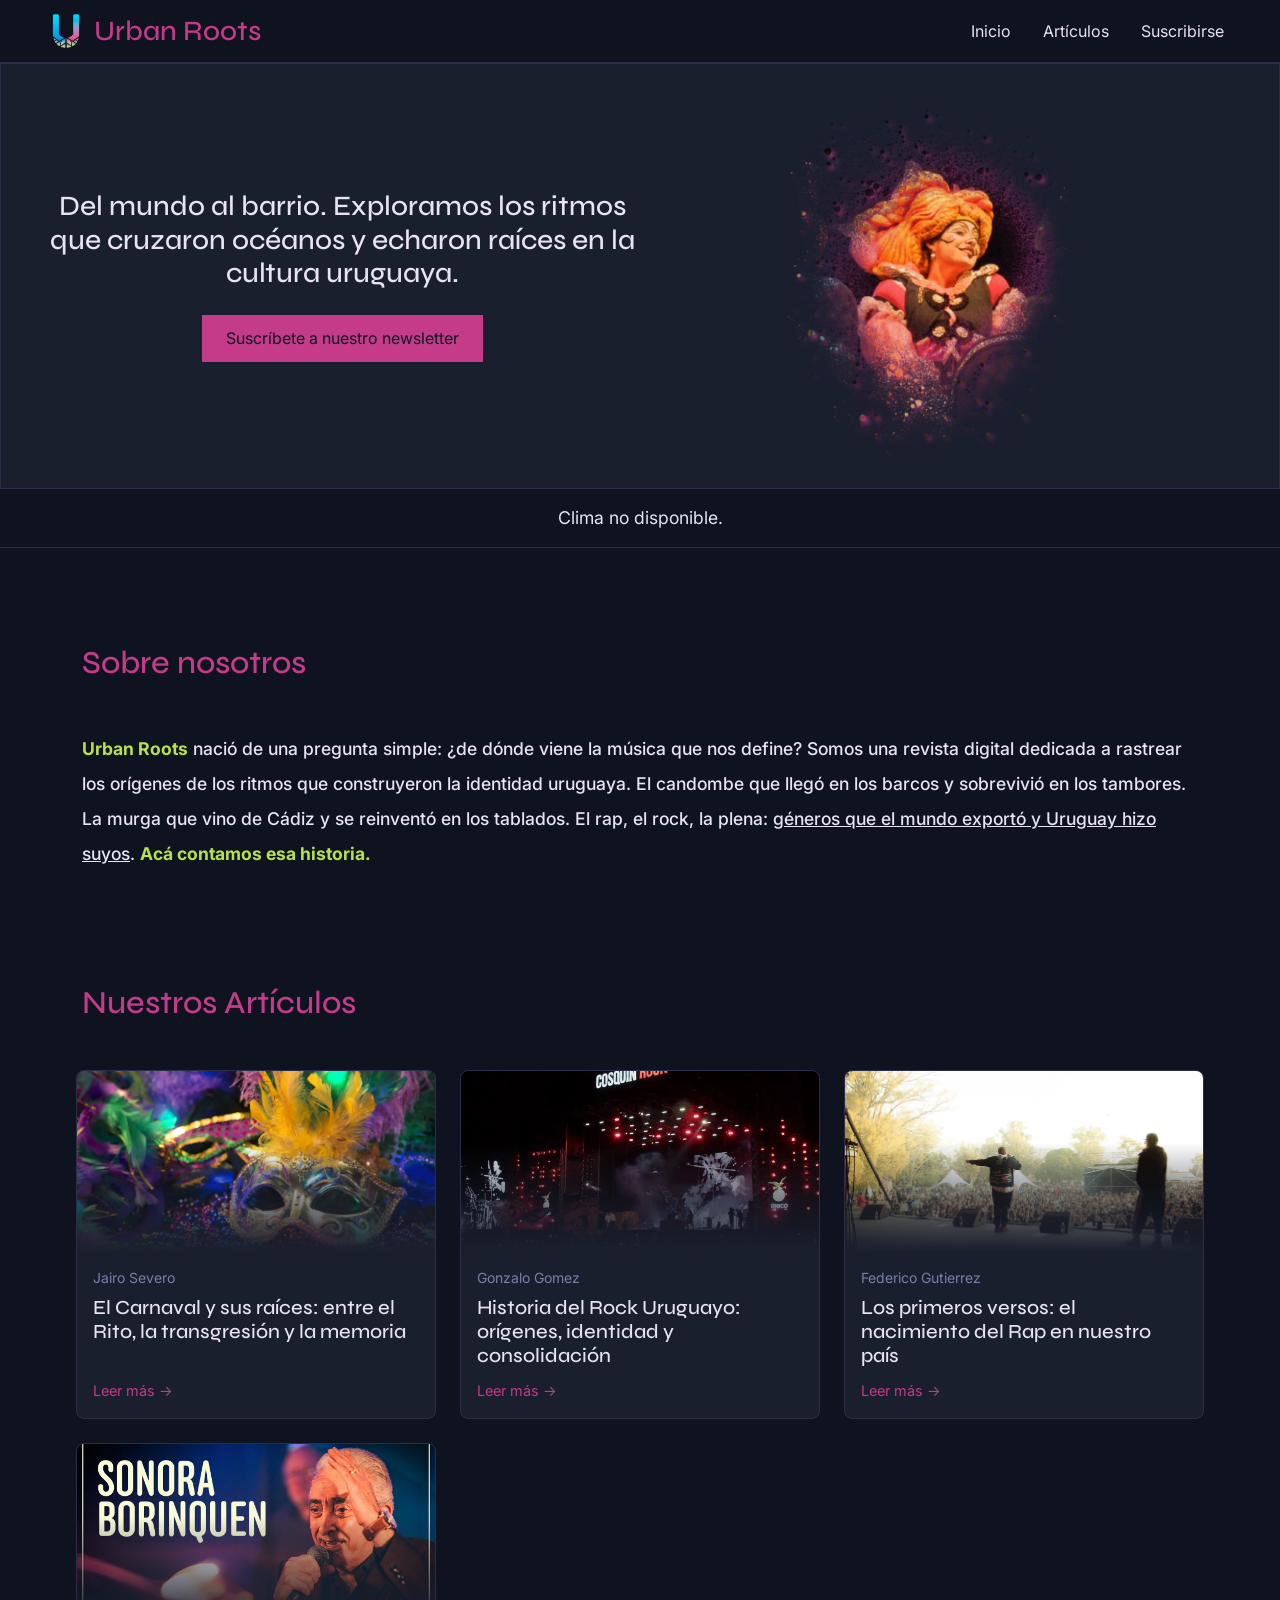
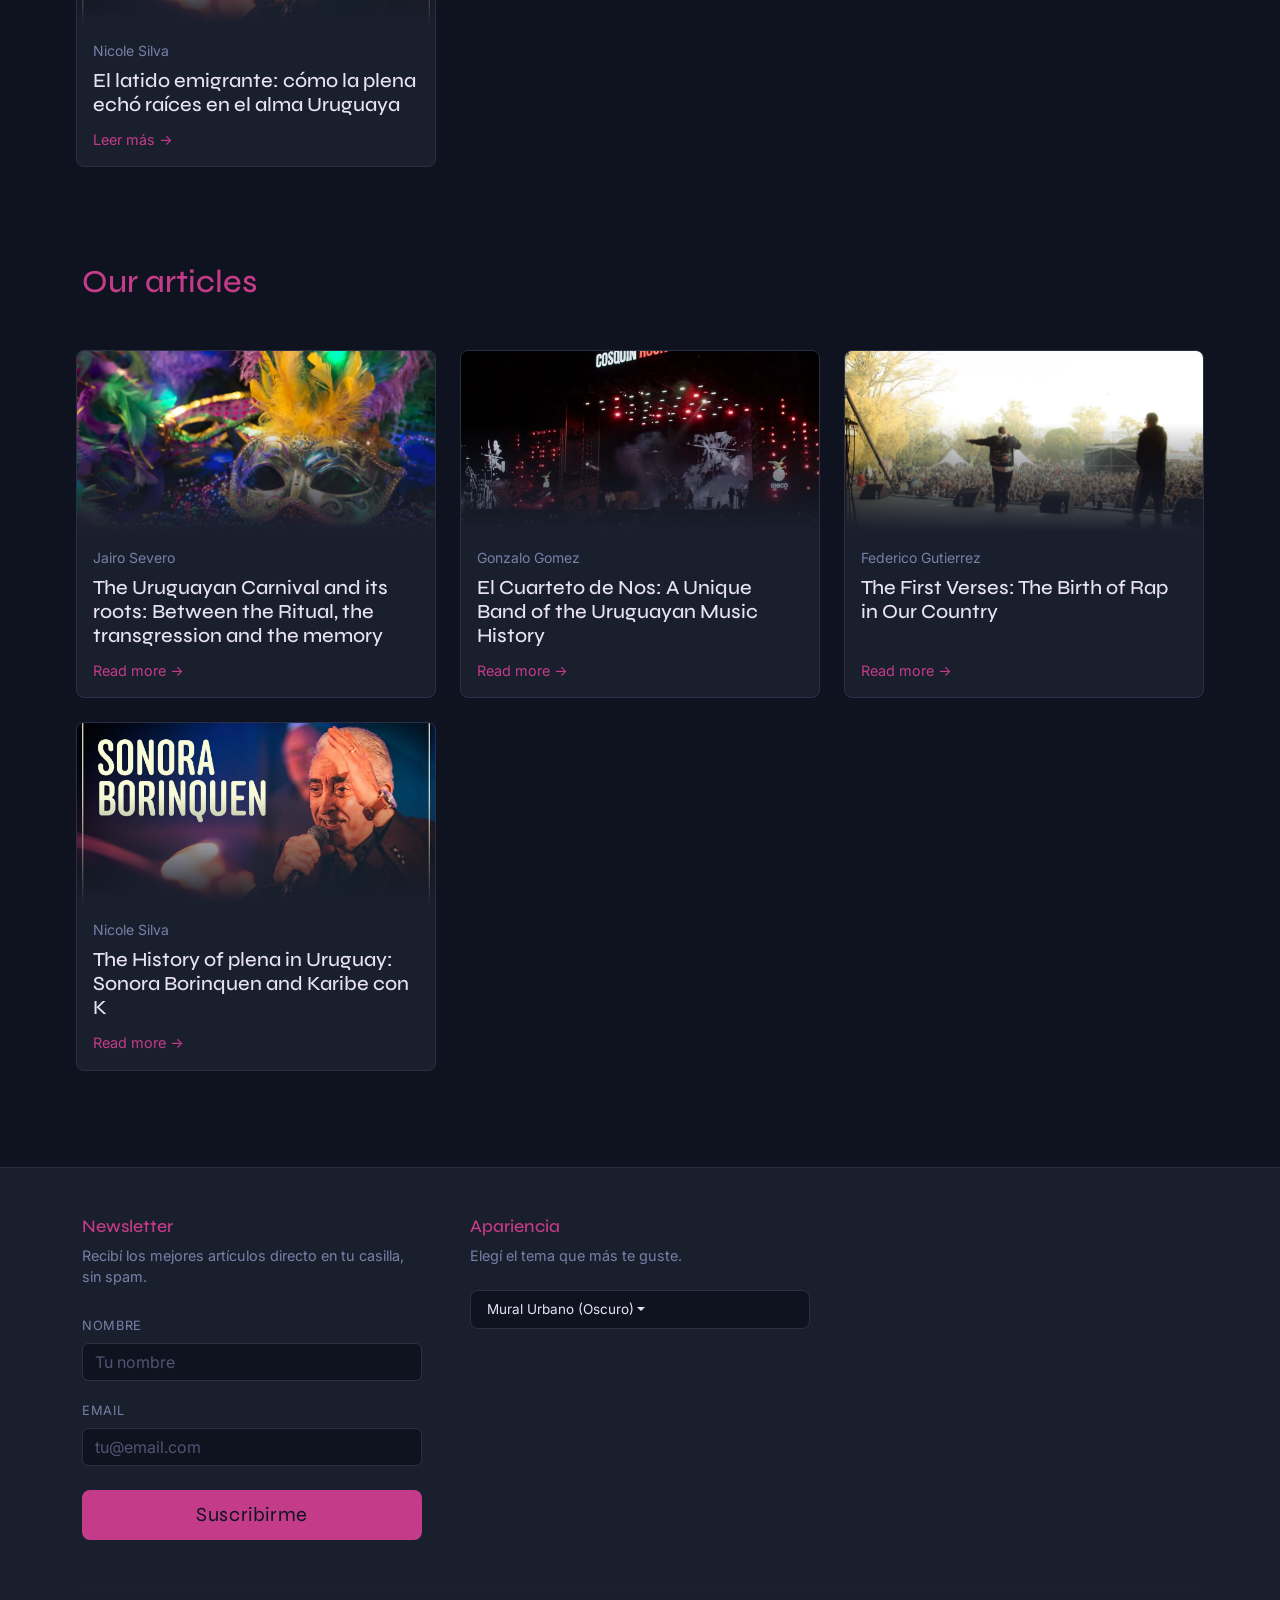
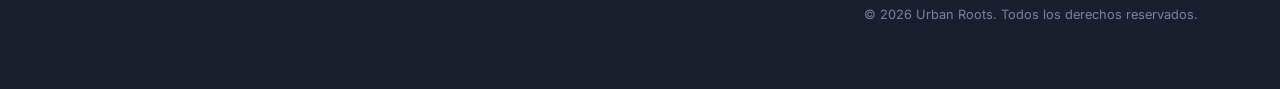
==== commit 0694d93a: "Ajuste de estructura y márgenes" ====
--- a/index.html
+++ b/index.html
@@ -50,153 +50,155 @@
       </nav>
     </header>
 
-    <!-- Hero section-->
-    <section class="hero">
-      <div class="container-fluid">
-        <div class="row g-0 mx-0 align-items-center">
-          <!-- Texto + Botón -->
-          <div class="hero-text col-12 col-md-6">
-            <h3>Del mundo al barrio. Exploramos los ritmos que cruzaron océanos y echaron raíces en la cultura uruguaya.</h3>
-            <a href="#sub-form">Suscríbete a nuestro newsletter</a>
-          </div>
-          <!-- Carrusel -->
-          <div class="col-12 col-md-6">
-            <div class="img-shadow">
-              <div class="img-mask">
-                <img id="heroImg" src="./img/carrousel-0.png" alt="Carnaval, Graffiti, Cultura" />
-              </div>
-            </div>
-          </div>
-        </div>
-      </div>
-    </section>
-
-    <!-- Clima -->
-    <section class="clima py-3">
-      <div class="container">
-        <div id="clima" class="text-center">
-          <p class="mb-0">Cargando clima...</p>
-        </div>
-      </div>
-    </section>
-
-    <!-- Sobre nosotros -->
-    <section class="py-5">
-      <div class="container">
-        <h2 class="title text-left mb-5">Sobre nosotros</h2>
-        <p class="fw-medium lh-lg">
-          <strong>Urban Roots</strong> nació de una pregunta simple: ¿de dónde viene la música que nos define? Somos una revista digital dedicada a rastrear los orígenes de los ritmos que construyeron la identidad uruguaya. El candombe que llegó en los barcos y sobrevivió en los tambores. La murga
-          que vino de Cádiz y se reinventó en los tablados. El rap, el rock, la plena: <u>géneros que el mundo exportó y Uruguay hizo suyos</u>.
-          <strong>Acá contamos esa historia.</strong>
-        </p>
-      </div>
-    </section>
-
-    <!-- Nuestros artículos -->
-    <section class="articulos py-5" id="articulos">
-      <div class="container">
-        <h2 class="title text-left mb-5">Nuestros Artículos</h2>
-      </div>
-      <div class="articulos-grid">
-        <!-- Artículo 1 -->
-        <div class="card">
-          <div class="card-img-wrapper">
-            <img src="img/articulo-1.png" alt="Artículo 1" />
-          </div>
-          <div class="card-body">
-            <small>Jairo Severo</small>
-            <h5 class="card-title">El Carnaval y sus raíces: entre el Rito, la transgresión y la memoria</h5>
-            <a href="articulo.html?id=1" class="card-link">Leer más →</a>
-          </div>
-        </div>
-        <!-- Artículo 2 -->
-        <div class="card">
-          <div class="card-img-wrapper">
-            <img src="img/articulo-2.png" alt="Artículo 2" />
-          </div>
-          <div class="card-body">
-            <small>Gonzalo Gomez</small>
-            <h5 class="card-title">Historia del Rock Uruguayo: orígenes, identidad y consolidación</h5>
-            <a href="articulo.html?id=2" class="card-link">Leer más →</a>
-          </div>
-        </div>
-        <!-- Artículo 3 -->
-        <div class="card">
-          <div class="card-img-wrapper">
-            <img src="img/articulo-3.png" alt="Artículo 3" />
-          </div>
-          <div class="card-body">
-            <small>Federico Gutierrez</small>
-            <h5 class="card-title">Los primeros versos: el nacimiento del Rap en nuestro país</h5>
-            <a href="articulo.html?id=3" class="card-link">Leer más →</a>
-          </div>
-        </div>
-        <!-- Artículo 4 -->
-        <div class="card">
-          <div class="card-img-wrapper">
-            <img src="img/articulo-4.png" alt="Artículo 4" />
-          </div>
-          <div class="card-body">
-            <small>Nicole Silva</small>
-            <h5 class="card-title">El latido emigrante: cómo la plena echó raíces en el alma Uruguaya</h5>
-            <a href="articulo.html?id=4" class="card-link">Leer más →</a>
-          </div>
-        </div>
-      </div>
-    </section>
-
-    <!-- Nuestros artículos (en inglés) -->
-    <section class="articulos py-5" id="articulos">
-      <div class="container">
-        <h2 class="title text-left mb-5">Our articles</h2>
-      </div>
-      <div class="articulos-grid">
-        <!-- Artículo 1 -->
-        <div class="card">
-          <div class="card-img-wrapper">
-            <img src="img/articulo-1.png" alt="Artículo 1" />
-          </div>
-          <div class="card-body">
-            <small>Jairo Severo</small>
-            <h5 class="card-title">The Uruguayan Carnival and its roots: Between the Ritual, the transgression and the memory</h5>
-            <a href="article.html?id=1" class="card-link">Read more →</a>
-          </div>
-        </div>
-        <!-- Artículo 2 -->
-        <div class="card">
-          <div class="card-img-wrapper">
-            <img src="img/articulo-2.png" alt="Artículo 2" />
-          </div>
-          <div class="card-body">
-            <small>Gonzalo Gomez</small>
-            <h5 class="card-title">El Cuarteto de Nos: A Unique Band of the Uruguayan Music History</h5>
-            <a href="article.html?id=2" class="card-link">Read more →</a>
-          </div>
-        </div>
-        <!-- Artículo 3 -->
-        <div class="card">
-          <div class="card-img-wrapper">
-            <img src="img/articulo-3.png" alt="Artículo 3" />
-          </div>
-          <div class="card-body">
-            <small>Federico Gutierrez</small>
-            <h5 class="card-title">The First Verses: The Birth of Rap in Our Country</h5>
-            <a href="article.html?id=3" class="card-link">Read more →</a>
-          </div>
-        </div>
-        <!-- Artículo 4 -->
-        <div class="card">
-          <div class="card-img-wrapper">
-            <img src="img/articulo-4.png" alt="Artículo 4" />
-          </div>
-          <div class="card-body">
-            <small>Nicole Silva</small>
-            <h5 class="card-title">The History of plena in Uruguay: Sonora Borinquen and Karibe con K</h5>
-            <a href="article.html?id=4" class="card-link">Read more →</a>
-          </div>
-        </div>
-      </div>
-    </section>
+    <main>
+      <!-- Hero section-->
+      <section class="hero">
+        <div class="container-fluid">
+          <div class="row g-0 mx-0 align-items-center">
+            <!-- Texto + Botón -->
+            <div class="hero-text col-12 col-md-6">
+              <h3>Del mundo al barrio. Exploramos los ritmos que cruzaron océanos y echaron raíces en la cultura uruguaya.</h3>
+              <a href="#sub-form">Suscríbete a nuestro newsletter</a>
+            </div>
+            <!-- Carrusel -->
+            <div class="col-12 col-md-6">
+              <div class="img-shadow">
+                <div class="img-mask">
+                  <img id="heroImg" src="./img/carrousel-0.png" alt="Carnaval, Graffiti, Cultura" />
+                </div>
+              </div>
+            </div>
+          </div>
+        </div>
+      </section>
+
+      <!-- Clima -->
+      <section class="clima py-3">
+        <div class="container">
+          <div id="clima" class="text-center">
+            <p class="mb-0">Cargando clima...</p>
+          </div>
+        </div>
+      </section>
+
+      <!-- Sobre nosotros -->
+      <section class="py-5 mt-5">
+        <div class="container">
+          <h2 class="title text-left mb-5">Sobre nosotros</h2>
+          <p class="fw-medium lh-lg">
+            <strong>Urban Roots</strong> nació de una pregunta simple: ¿de dónde viene la música que nos define? Somos una revista digital dedicada a rastrear los orígenes de los ritmos que construyeron la identidad uruguaya. El candombe que llegó en los barcos y sobrevivió en los tambores. La murga
+            que vino de Cádiz y se reinventó en los tablados. El rap, el rock, la plena: <u>géneros que el mundo exportó y Uruguay hizo suyos</u>.
+            <strong>Acá contamos esa historia.</strong>
+          </p>
+        </div>
+      </section>
+
+      <!-- Nuestros artículos -->
+      <section class="articulos py-5" id="articulos">
+        <div class="container">
+          <h2 class="title text-left mb-5">Nuestros Artículos</h2>
+        </div>
+        <div class="articulos-grid">
+          <!-- Artículo 1 -->
+          <div class="card">
+            <div class="card-img-wrapper">
+              <img src="img/articulo-1.png" alt="Artículo 1" />
+            </div>
+            <div class="card-body">
+              <small>Jairo Severo</small>
+              <h5 class="card-title">El Carnaval y sus raíces: entre el Rito, la transgresión y la memoria</h5>
+              <a href="articulo.html?id=1" class="card-link">Leer más →</a>
+            </div>
+          </div>
+          <!-- Artículo 2 -->
+          <div class="card">
+            <div class="card-img-wrapper">
+              <img src="img/articulo-2.png" alt="Artículo 2" />
+            </div>
+            <div class="card-body">
+              <small>Gonzalo Gomez</small>
+              <h5 class="card-title">Historia del Rock Uruguayo: orígenes, identidad y consolidación</h5>
+              <a href="articulo.html?id=2" class="card-link">Leer más →</a>
+            </div>
+          </div>
+          <!-- Artículo 3 -->
+          <div class="card">
+            <div class="card-img-wrapper">
+              <img src="img/articulo-3.png" alt="Artículo 3" />
+            </div>
+            <div class="card-body">
+              <small>Federico Gutierrez</small>
+              <h5 class="card-title">Los primeros versos: el nacimiento del Rap en nuestro país</h5>
+              <a href="articulo.html?id=3" class="card-link">Leer más →</a>
+            </div>
+          </div>
+          <!-- Artículo 4 -->
+          <div class="card">
+            <div class="card-img-wrapper">
+              <img src="img/articulo-4.png" alt="Artículo 4" />
+            </div>
+            <div class="card-body">
+              <small>Nicole Silva</small>
+              <h5 class="card-title">El latido emigrante: cómo la plena echó raíces en el alma Uruguaya</h5>
+              <a href="articulo.html?id=4" class="card-link">Leer más →</a>
+            </div>
+          </div>
+        </div>
+      </section>
+
+      <!-- Nuestros artículos (en inglés) -->
+      <section class="articulos py-5 mb-5" id="articulos">
+        <div class="container">
+          <h2 class="title text-left mb-5">Our articles</h2>
+        </div>
+        <div class="articulos-grid">
+          <!-- Artículo 1 -->
+          <div class="card">
+            <div class="card-img-wrapper">
+              <img src="img/articulo-1.png" alt="Artículo 1" />
+            </div>
+            <div class="card-body">
+              <small>Jairo Severo</small>
+              <h5 class="card-title">The Uruguayan Carnival and its roots: Between the Ritual, the transgression and the memory</h5>
+              <a href="article.html?id=1" class="card-link">Read more →</a>
+            </div>
+          </div>
+          <!-- Artículo 2 -->
+          <div class="card">
+            <div class="card-img-wrapper">
+              <img src="img/articulo-2.png" alt="Artículo 2" />
+            </div>
+            <div class="card-body">
+              <small>Gonzalo Gomez</small>
+              <h5 class="card-title">El Cuarteto de Nos: A Unique Band of the Uruguayan Music History</h5>
+              <a href="article.html?id=2" class="card-link">Read more →</a>
+            </div>
+          </div>
+          <!-- Artículo 3 -->
+          <div class="card">
+            <div class="card-img-wrapper">
+              <img src="img/articulo-3.png" alt="Artículo 3" />
+            </div>
+            <div class="card-body">
+              <small>Federico Gutierrez</small>
+              <h5 class="card-title">The First Verses: The Birth of Rap in Our Country</h5>
+              <a href="article.html?id=3" class="card-link">Read more →</a>
+            </div>
+          </div>
+          <!-- Artículo 4 -->
+          <div class="card">
+            <div class="card-img-wrapper">
+              <img src="img/articulo-4.png" alt="Artículo 4" />
+            </div>
+            <div class="card-body">
+              <small>Nicole Silva</small>
+              <h5 class="card-title">The History of plena in Uruguay: Sonora Borinquen and Karibe con K</h5>
+              <a href="article.html?id=4" class="card-link">Read more →</a>
+            </div>
+          </div>
+        </div>
+      </section>
+    </main>
 
     <!-- Footer -->
     <footer class="py-5">
--- a/css/global.css
+++ b/css/global.css
@@ -116,6 +116,10 @@
   line-height: 1;
 }
 
+.logo:hover {
+  cursor: pointer;
+}
+
 .navbar-collapse {
   transition: all 0.3s ease-in-out;
 }
